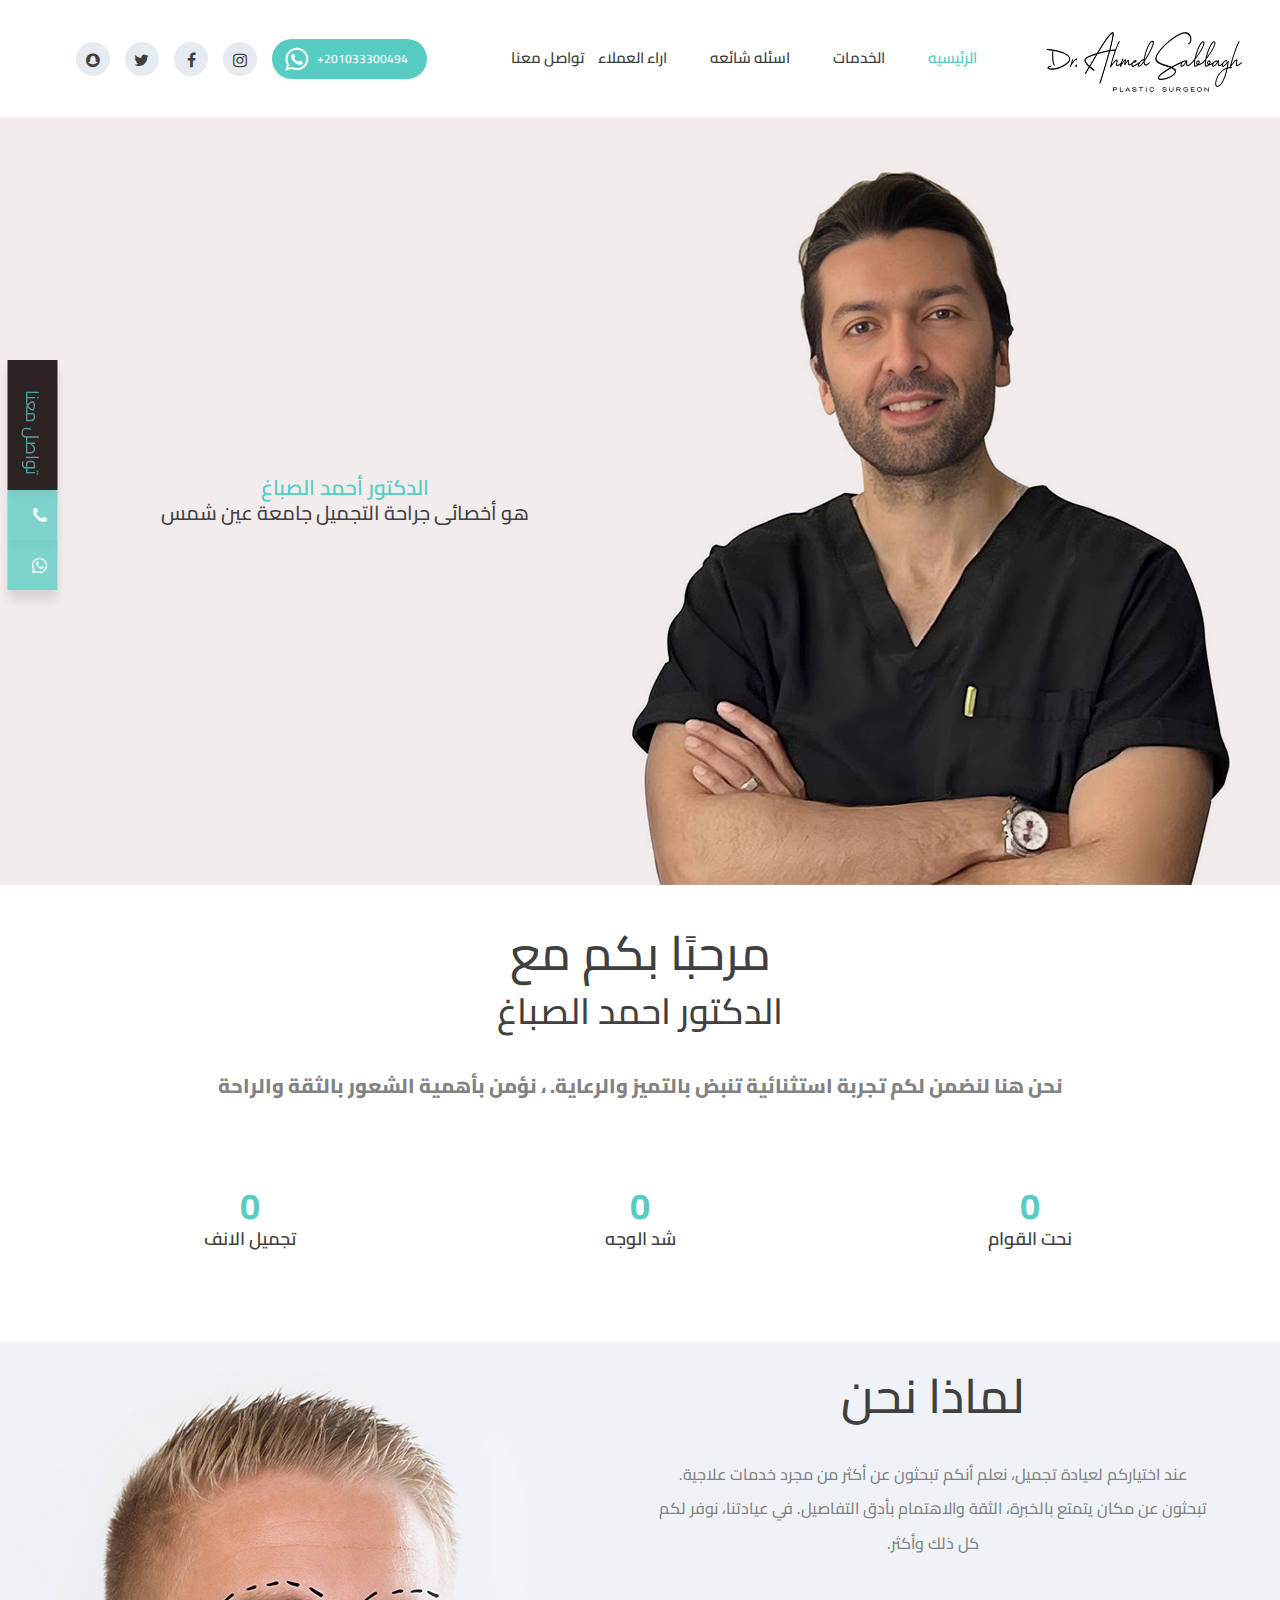
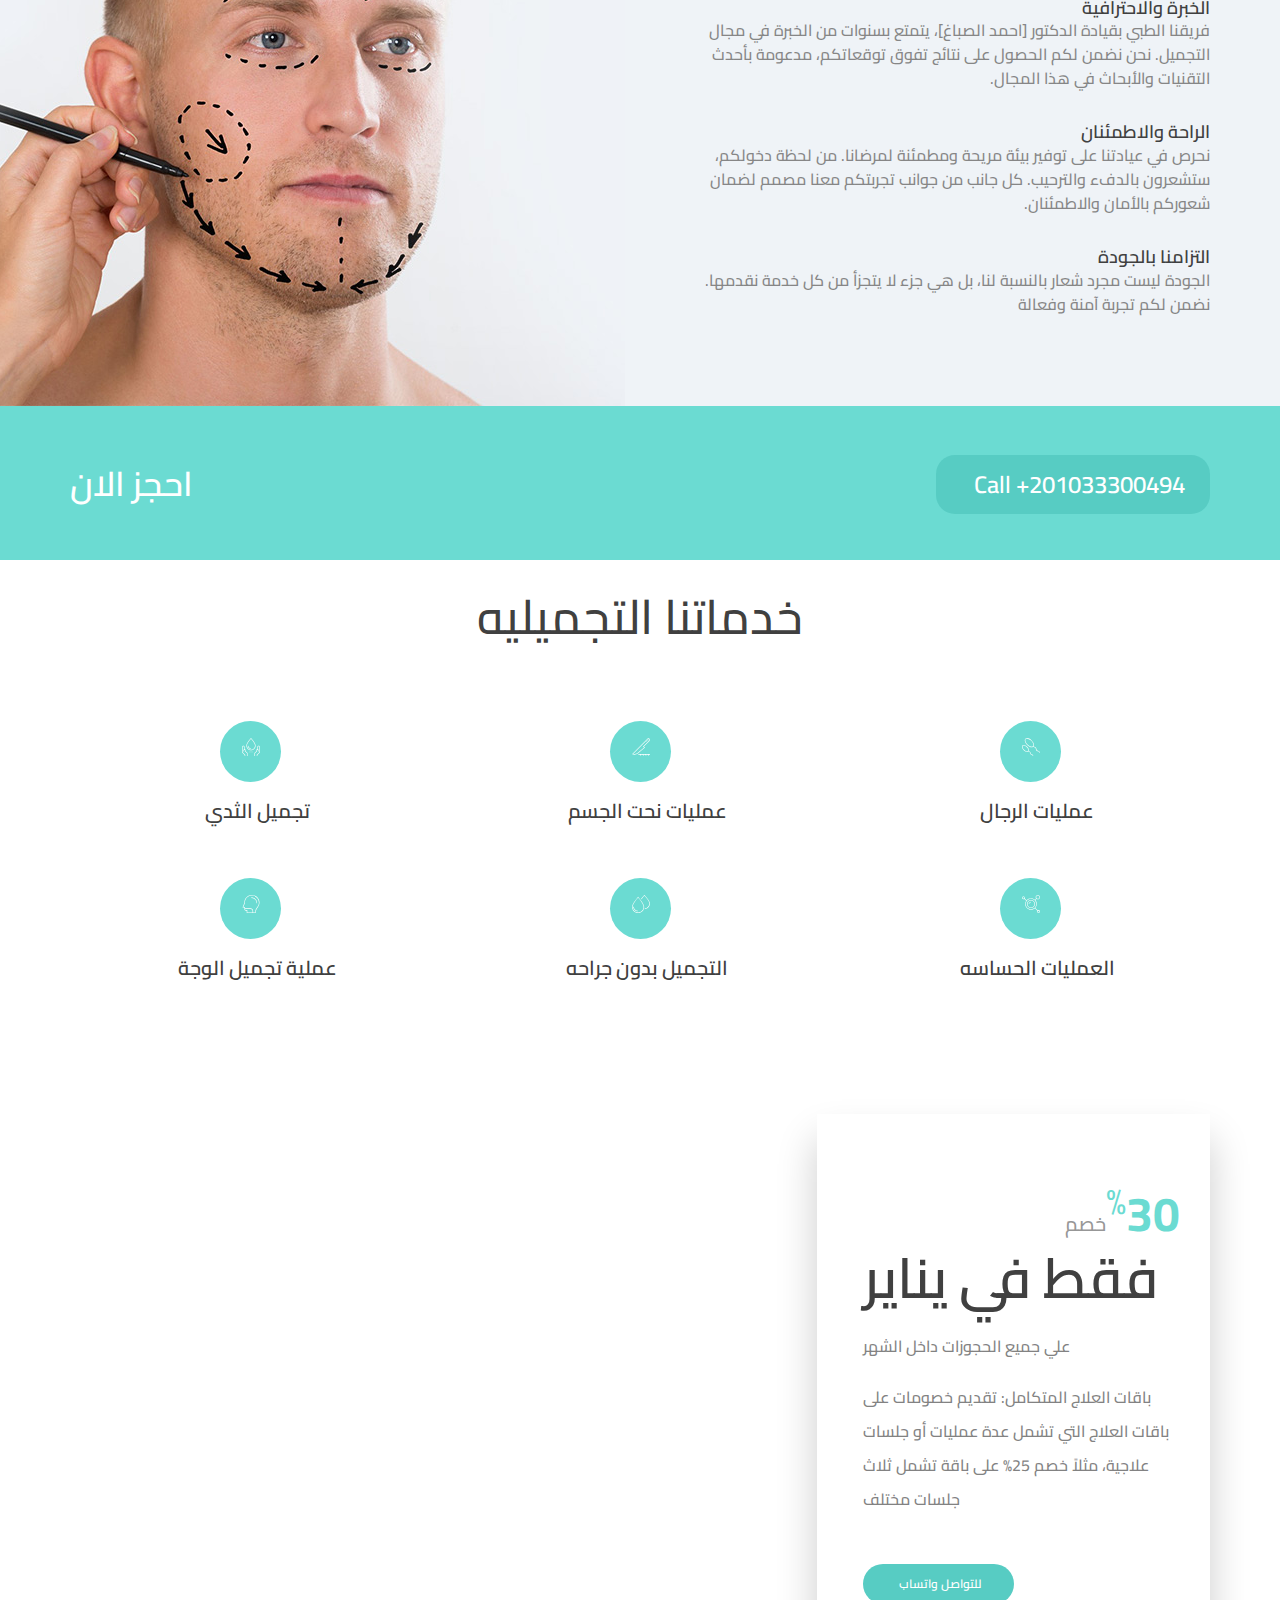
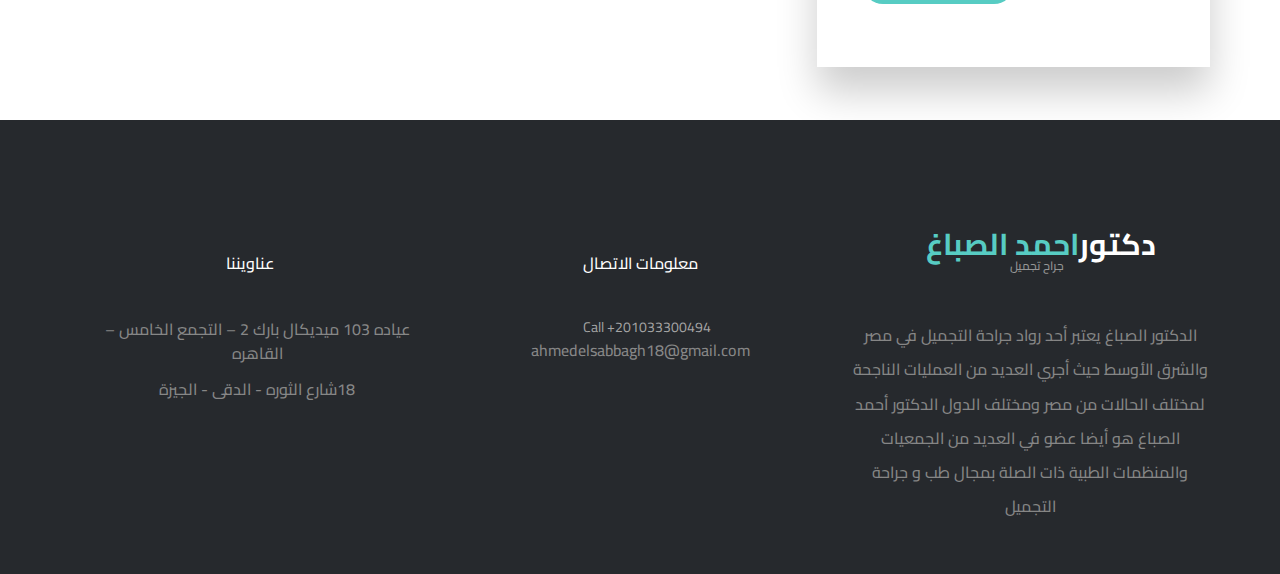
==== index.html @ ccdf8ca9 "first commit" ====
<!DOCTYPE html>
<html lang="en">
<head>
<title>دكتوراحمد الصباغ</title>
<meta charset="utf-8">
<meta http-equiv="X-UA-Compatible" content="IE=edge">
<meta name="description" content="Dr PRO template project">
<meta name="viewport" content="width=device-width, initial-scale=1">
<link rel="stylesheet" type="text/css" href="styles/bootstrap-4.1.2/bootstrap.min.css">
<link href="plugins/font-awesome-4.7.0/css/font-awesome.min.css" rel="stylesheet" type="text/css">
<link rel="stylesheet" type="text/css" href="plugins/OwlCarousel2-2.2.1/owl.carousel.css">
<link rel="stylesheet" type="text/css" href="plugins/OwlCarousel2-2.2.1/owl.theme.default.css">
<link rel="stylesheet" type="text/css" href="plugins/OwlCarousel2-2.2.1/animate.css">
<link href="plugins/jquery-datepicker/jquery-ui.css" rel="stylesheet" type="text/css">
<link rel="stylesheet" type="text/css" href="styles/main_styles.css">
<link rel="stylesheet" type="text/css" href="styles/responsive.css">
<link rel="preconnect" href="https://fonts.googleapis.com">
<link rel="preconnect" href="https://fonts.gstatic.com" crossorigin>
<link href="https://fonts.googleapis.com/css2?family=Cairo&display=swap" rel="stylesheet">
<link rel="preconnect" href="https://fonts.googleapis.com">
<link rel="preconnect" href="https://fonts.gstatic.com" crossorigin>
<link href="https://fonts.googleapis.com/css2?family=Cairo:wght@400;900&display=swap" rel="stylesheet">
</head>
<body>

<div class="super_container">
	
	<!-- Header -->

	<header class="header trans_400">
		<div class="header_content d-flex flex-row align-items-center jusity-content-start trans_400">

			<!-- Logo -->
			<div class="logo">
				<a href="#">
					<div><img class="lgg" src="images/logoo.png"/></div>
					
				</a>
				
			</div>

			<!-- Main Navigation -->
			<nav class="main_nav">
				<ul class="d-flex flex-row align-items-center justify-content-start ">
					<li class="active"><a href="index.html">الرئيسيه</a></li>
					<li><a href="services.html">الخدمات</a></li>
					<li><a href="about.html"> اسئله شائعه</a></li>
					<li><a href="blog.html">اراء العملاء</a></li> 
					<li><a href="contact.html">تواصل معنا</a></li>
				</ul>
			</nav>
			<div class="header_extra d-flex flex-row align-items-center justify-content-end ml-auto">
				
				<!-- Work Hourse -->
			

				<!-- Header Phone -->

				<!-- Appointment Button -->
				<div class="button button_1 header_button"><a href="https://api.whatsapp.com/send/?phone=201033300494&text&type=phone_number&app_absent=0">201033300494+<i class="fa fa-whatsapp wats" aria-hidden="true"></i></a></div>

				<!-- Header Social -->
				<div class="social header_social">
					<ul class="d-flex flex-row align-items-center justify-content-start">
						<li><a href="https://www.instagram.com/drahmedsabbagh"><i class="fa fa-instagram" aria-hidden="true"></i></a></li>
						<li><a href="https://www.facebook.com/drahmedsabbagh"><i class="fa fa-facebook" aria-hidden="true"></i></a></li>
						<li><a href="https://www.twitter.com/drahmedsabbagh"><i class="fa fa-twitter" aria-hidden="true"></i></a></li>
						
						<li><a href=""><i class="fa fa-snapchat" aria-hidden="true"></i></a></li>

					</ul>
				</div>

				<!-- Hamburger -->
				<div class="hamburger"><i class="fa fa-bars" aria-hidden="true"></i></div>
			</div>
		</div>
	</header>

	<!-- Menu -->

	<div class="menu_overlay trans_400"></div>
	<div class="menu trans_400">
		<div class="menu_close_container"><div class="menu_close"><div></div><div></div></div></div>
		<nav class="menu_nav">
			<ul>
				<li><a href="index.html">الرئيسيه</a></li>
				<li class="questions"><a href="about.html"> اسئله شائعه</a></li>
				<li><a  href="services.html">الخدمات</a></li>
				<li><a href="blog.html">اراء العملاء</a></li>
				<li><a href="contact.html">تواصل معنا</a></li>
			</ul>
		</nav>
		<div class="menu_extra">
			<div class="menu_link">Mo - Sat: 8:00am - 9:00pm</div>
			<div class="menu_link">+201033300494</div>
		</div>
		<div class="social menu_social">
			<ul class="d-flex flex-row align-items-center justify-content-start">
				<li><a href="https://www.instagram.com/drahmedsabbagh"><i class="fa fa-instagram" aria-hidden="true"></i></a></li>
				<li><a href="https://www.facebook.com/drahmedsabbagh"><i class="fa fa-facebook" aria-hidden="true"></i></a></li>
				<li><a href="https://www.twitter.com/drahmedsabbagh"><i class="fa fa-twitter" aria-hidden="true"></i></a></li>
				<li><a href="#"><i class="fa fa-snapchat" aria-hidden="true"></i></a></li>
				<li><a href="https://api.whatsapp.com/send/?phone=201033300494&text&type=phone_number&app_absent=0"><i class="fa fa-whatsapp" aria-hidden="true"></i></a></li>


			</ul>
		</div>
	</div>

	<!-- Home -->

	<div class="home">

		<!-- Home Slider -->
		<div class="home_slider_container">
			<div class="owl-carousel owl-theme home_slider">
				
				<!-- Slide -->
				<div class="owl-item">
					<div class="background_image" style="background-image:url(images/drahmed.JPG)"></div>
					<div class="home_container">
						<div class="container">
							<div class="row">
								<div class="col">
									<div class="home_content">
										<div class="home_subtitle">الدكتور أحمد الصباغ</div>
										<div class="home_title"> هو أخصائى جراحة التجميل جامعة عين شمس 
										</div>
										
									</div>
								</div>
							</div>
						</div>
					</div>
				</div>

				<!-- Slide -->
				<div class="owl-item">
					<div class="background_image" style="background-image:url(images/drahmed.JPG)"></div>
					<div class="home_container">
						<div class="container">
							<div class="row">
								<div class="col">
									<div class="home_content">
										<div class="home_subtitle">الدكتور أحمد الصباغ</div>
										<div class="home_title"> يعتبر أحد رواد جراحة التجميل في مصر والشرق الأوسط</div>
										<!-- <div class="home_text">
											<p>Lorem ipsum dolor sit amet, consectetur adipiscing elit. Donec malesuada lorem maximus mauris scelerisque, at rutrum nulla dictum. Ut ac ligula sapien. Suspendisse cursus faucibus finibus.</p>
										</div> -->
									
									</div>
								</div>
							</div>
						</div>
					</div>
				</div>

				<!-- Slide -->
				<div class="owl-item">
					<div class="background_image" style="background-image:url(images/drahmed.JPG)"></div>
					<div class="home_container">
						<div class="container">
							<div class="row">
								<div class="col">
									<div class="home_content">
										<div class="home_subtitle">الدكتور أحمد الصباغ</div>
										<div class="home_title"> هو أيضا عضو في العديد من الجمعيات والمنظمات الطبية
											ذات الصلة بمجال طب و جراحة التجميل  </div>
								
									</div>
								</div>
							</div>
						</div>
					</div>
				</div>

			</div>

			<!-- Home Slider Dots -->

			<div class="home_slider_dots">
				<ul id="home_slider_custom_dots" class="home_slider_custom_dots d-flex flex-row align-items-center justify-content-start">
					<li class="home_slider_custom_dot trans_200 active"></li>
					<li class="home_slider_custom_dot trans_200"></li>
					<li class="home_slider_custom_dot trans_200"></li>
				</ul>
			</div>

		</div>
	</div>

	<!-- Intro -->

	<div class="intro">
		<div class="container">
			<div class="row">

				<!-- Intro Content -->
				<div class="col-lg-12 intro_col">
					<div class="intro_content">
						<div class="section_title_container">
						
							<div class="section_title"><h2>مرحبًا بكم مع 
								
							</h2>
							<h3>الدكتور احمد الصباغ
							</h3>
						</div>
						</div>
						<div class="intro_text">
							<p class="pintro">نحن هنا لنضمن لكم تجربة استثنائية تنبض بالتميز والرعاية. ، نؤمن بأهمية الشعور بالثقة والراحة </p>
						</div>
						<div class="milestones">
							<div class="row milestones_row">
							
								<!-- Milestone -->
								<div class="col-md-4 milestone_col">
									<div class="milestone">
										<div class="milestone_counter" data-end-value="500" data-sign-before="+">0</div>
										<div class="milestone_text">تجميل الانف</div>
									</div>
								</div>

								<!-- Milestone -->
								<div class="col-md-4 milestone_col">
									<div class="milestone">
										<div class="milestone_counter" data-end-value="352" data-sign-before="+">0</div>
										<div class="milestone_text">شد الوجه</div>
									</div>
								</div>

								<!-- Milestone -->
								<div class="col-md-4 milestone_col">
									<div class="milestone">
										<div class="milestone_counter" data-end-value="718" data-sign-before="+">0</div>
										<div class="milestone_text">نحت القوام</div>
									</div>
								</div>

							</div>
						</div>
					</div>
				</div>

				<!-- Intro Form -->
				<!-- <div class="col-lg-6 intro_col">
				
				</div> -->

			</div>
		</div>
	</div>

	<!-- Why Choose Us -->

	<div class="why">
		<!-- <div class="background_image" style="background-image:url(images/why.jpg)"></div> -->
		<div class="container">
			<div class="row row-eq-height">

				<!-- Why Choose Us Image -->
				<div class="col-lg-6 order-lg-1 order-2">
					<div class="why_image_container">
						<div class="why_image"><img src="images/why_1.jpg" alt=""></div>
					</div>
				</div>

				<!-- Why Choose Us Content -->
				<div class="col-lg-6 order-lg-2 order-1">
					<div class="why_content">
						<div class="section_title_container">
							<div class="section_title"><h2 class="pol" >لماذا نحن</h2></div>
						</div>
						<div class="why_text">
							<p class="mm">عند اختياركم لعيادة تجميل، نعلم أنكم تبحثون عن أكثر من مجرد خدمات علاجية. تبحثون عن مكان يتمتع بالخبرة، الثقة والاهتمام بأدق التفاصيل. في عيادتنا، نوفر لكم كل ذلك وأكثر.</p>
						</div>
						<div class="why_list">
							<ul>

								<!-- Why List Item -->
								<li class="d-flex flex-row align-items-center justify-content-start">
									
									<div class="why_list_content">
										<div class="why_list_title">الخبرة والاحترافية </div>
										<div class="why_list_text">فريقنا الطبي بقيادة الدكتور [احمد الصباغ]، يتمتع بسنوات من الخبرة في مجال التجميل. نحن نضمن لكم الحصول على نتائج تفوق توقعاتكم، مدعومة بأحدث التقنيات والأبحاث في هذا المجال.</div>
									</div>
								</li>

								<!-- Why List Item -->
								<li class="d-flex flex-row align-items-center justify-content-start">
									
									<div class="why_list_content">
										<div class="why_list_title">الراحة والاطمئنان</div>
										<div class="why_list_text">نحرص في عيادتنا على توفير بيئة مريحة ومطمئنة لمرضانا. من لحظة دخولكم، ستشعرون بالدفء والترحيب. كل جانب من جوانب تجربتكم معنا مصمم لضمان شعوركم بالأمان والاطمئنان.</div>
									</div>
								</li>

								<!-- Why List Item -->
								<li class="d-flex flex-row align-items-center justify-content-start">
								
									<div class="why_list_content">
										<div class="why_list_title">التزامنا بالجودة </div>
										<div class="why_list_text">الجودة ليست مجرد شعار بالنسبة لنا، بل هي جزء لا يتجزأ من كل خدمة نقدمها. نضمن لكم تجربة آمنة وفعالة 
								
										</div>
										</li>

							</ul>
						</div>
					</div>
				</div>
			</div>
		</div>
	</div>

	<!-- Call to action -->

	<div class="cta">
		<div class="container">
			<div class="row">
				<div class="col">
					<div class="cta_container d-flex flex-lg-row flex-column align-items-lg-center align-items-center justify-content-center">
						<div class="cta_content">
							<div class="cta_title">احجز الان</div>
						</div>
						<div class="cta_phone ml-lg-auto"><a href="tel:+201033300494">Call +201033300494</a></div>
					</div>
				</div>
			</div>
		</div>
	</div>

	<!-- Services -->

	<div class="services">
		<div class="container">
			<div class="row">
				<div class="col text-center">
					<div class="section_title_container">
						<div class="section_subtitle"></div>
						<div class="section_title"><h2>خدماتنا التجميليه</h2></div>
					</div>
				</div>
			</div>
			<div class="row services_row">
				
				<!-- Service -->
				<div class="col-xl-4 col-md-6 service_col">
					<div class="service text-center">
						<div class="service">
							<div class="icon_container d-flex flex-column align-items-center justify-content-center ml-auto mr-auto">
								<div class="icon"> <a href="one.html"><img src="images/icon_4.svg" alt="https://www.flaticon.com/authors/prosymbols"></a></div>
							</div>
							<div class="service_title"><a href="one.html">تجميل الثدي   </a></div>
							
						</div>
					</div>
				</div>

				<!-- Service -->
				<div class="col-xl-4 col-md-6 service_col">
					<div class="service text-center">
						<div class="service">
							<div class="icon_container d-flex flex-column align-items-center justify-content-center ml-auto mr-auto">
								<div class="icon"><a href="three.html"><img src="images/icon_5.svg" alt="https://www.flaticon.com/authors/prosymbols"></a></div>
							</div>
							<div class="service_title"> <a href="three.html">    عمليات نحت الجسم   </a> </div>
						
						</div>
					</div>
				</div>

				<!-- Service -->
				<div class="col-xl-4 col-md-6 service_col">
					<div class="service text-center">
						<div class="service">
							<div class="icon_container d-flex flex-column align-items-center justify-content-center ml-auto mr-auto">
								<div class="icon"><a href="four.html"><img src="images/icon_6.svg" alt="https://www.flaticon.com/authors/prosymbols"></a></div>
							</div>
							<div class="service_title"> <a href="four.html">  عمليات الرجال  </a>  </div>
							
						</div>
					</div>
				</div>

				<!-- Service -->
				<div class="col-xl-4 col-md-6 service_col">
					<div class="service text-center">
						<div class="service">
							<div class="icon_container d-flex flex-column align-items-center justify-content-center ml-auto mr-auto">
								<div class="icon"><a href="two.html"><img src="images/icon_7.svg" alt="https://www.flaticon.com/authors/prosymbols"></a></div>
							</div>
							<div class="service_title">  <a href="two.html">  عملية تجميل الوجة  </a></div>
							
						</div>
					</div>
				</div>

				<!-- Service -->
				<div class="col-xl-4 col-md-6 service_col">
					<div class="service text-center">
						<div class="service">
							<div class="icon_container d-flex flex-column align-items-center justify-content-center ml-auto mr-auto">
								<div class="icon"><a href="five.html"><img src="images/icon_8.svg" alt="https://www.flaticon.com/authors/prosymbols"></a></div>
							</div>
							<div class="service_title"><a href="five.html">  التجميل بدون جراحه  </a></div>
							
						</div>
					</div>
				</div>

				<!-- Service -->
				<div class="col-xl-4 col-md-6 service_col">
					<div class="service text-center">
						<div class="service">
							<div class="icon_container d-flex flex-column align-items-center justify-content-center ml-auto mr-auto">
								<div class="icon"><a href="six.html"><img src="images/icon_3.svg" alt="https://www.flaticon.com/authors/prosymbols"></a></div>
							</div>
							<div class="service_title"><a href="six.html"> العمليات الحساسه   </a></div>
							
						</div>
					</div>
				</div>

			</div>
		</div>
	</div>

	<!-- Extra -->

	<div class="extra">
		<div class="parallax_background parallax-window" data-parallax="scroll" data-image-src="images/extra.jpg" data-speed="0.8"></div>
		<div class="container">
			<div class="row">
				<div class="col">
					<div class="extra_container d-flex flex-row align-items-start justify-content-end">
						<div class="extra_content">
							<div class="extra_disc d-flex flex-row align-items-end justify-content-start">
								<div>30<span>%</span></div>
								<div>خصم</div>
							</div>
							<div class="extra_title">فقط في يناير</div>
							<div class="extra_text">
								<p>علي جميع الحجوزات داخل الشهر</p>
								<p>باقات العلاج المتكامل: تقديم خصومات على باقات العلاج التي تشمل عدة عمليات أو جلسات علاجية، مثلاً خصم 25% على باقة تشمل ثلاث جلسات مختلف</p>
							</div>
							<div class="button button_1 extra_link trans_200"><a class="wa" href="https://api.whatsapp.com/send/?phone=201033300494&text&type=phone_number&app_absent=0">للتواصل واتساب</a></div>
						</div>
					</div>
				</div>
			</div>
		</div>
	</div>


	<!-- Footer -->

	<footer class="footer">
		<div class="footer_content">
			<div class="container cn">
				<div class="row">

					<!-- Footer About -->
					<div class="col-lg-4 footer_col">
						<div class="footer_about">
							<div class="footer_logo">
								<a href="#">
									<div>دكتور<span>احمد الصباغ</span></div>
									<div>جراح تجميل </div>
								</a>
							</div>
							<div class="footer_about_text">
								<p>الدكتور الصباغ يعتبر أحد رواد جراحة التجميل في مصر والشرق الأوسط
									حيث أجري العديد من العمليات الناجحة لمختلف الحالات من مصر ومختلف الدول
									
									الدكتور أحمد الصباغ هو أيضا عضو في العديد من الجمعيات والمنظمات الطبية
									ذات الصلة بمجال طب و جراحة التجميل  </p>
							</div>
						</div>
					</div>

					<!-- Footer Contact Info -->
					<div class="col-lg-4 footer_col">
						<div class="footer_contact">
							<div class="footer_title">معلومات الاتصال</div>
							<ul class="contact_list">
								<div class="direct_line_num text-center"><a href="tel:+201033300494">Call +201033300494</a></div>

								<li>ahmedelsabbagh18@gmail.com</li>
							</ul>
						</div>
					</div>

					
				<div class="col-lg-4 footer_col">
						<div class="footer_contact">
							<div class="footer_title">عناويننا </div>
							<ul class="contact_list">
								<li>
									<a href="https://www.google.com/maps?q=Dr.+Ahmed+El+Sabbagh+-Plastic+Surgeon,+79+Axis,+New+Cairo+1,+Cairo+Governorate+4723116&ftid=0x14583d3b2f30167d:0x65e2f2f1daae4e15&hl=en-EG&gl=eg&coh=181295&entry=gps&lucs=,47069507,47071704&g_ep=CAISBjYuODIuNBgAINeCAyoSLDQ3MDY5NTA3LDQ3MDcxNzA0QgJFRw%3D%3D&g_st=ic">عياده 103 ميديكال بارك 2 – التجمع الخامس – القاهره</a>
								</li>
								<li> <a href="https://www.google.com/maps/place/%D8%B9%D9%8A%D8%A7%D8%AF%D8%A9+%D8%A7%D9%84%D8%AF%D9%83%D8%AA%D9%88%D8%B1+%D8%A3%D8%AD%D9%85%D8%AF+%D8%A7%D9%84%D8%B5%D8%A8%D8%A7%D8%BA+%D9%84%D8%AC%D8%B1%D8%A7%D8%AD%D8%A9+%D8%A7%D9%84%D8%AA%D8%AC%D9%85%D9%8A%D9%84%E2%80%AD/@30.0477876,31.2065657,17z/data=!3m1!4b1!4m6!3m5!1s0x145841221e1a1f21:0x776e9cf643a41a1b!8m2!3d30.0477876!4d31.2065657!16s%2Fg%2F11ssg78_fw?hl=en-EG&entry=ttu">18شارع الثوره - الدقى - الجيزة</a> </li>
								
							</ul>
						</div>
					</div>
			</div>
		</div>
		<div class="footer_bar">
			
	</footer>
	<ul id="wrapper" class="" style="transform: translate(15%, 100%);">
		<li class="Icon contact">
			
			<a href="contact.html" target="_blank">تواصل معنا</a>
		</li>
							<li class="Icon call">
				<span class="tooltip">Call</span>
				<a href="tel:+201033300494" target="_blank"> <i class="fa fa-phone"></i></a> </a>
			</li>
											<li class="Icon whatsapp">
				<span class="tooltip">Whatsapp</span>
				<a href="https://api.whatsapp.com/send/?phone=201033300494&text&type=phone_number&app_absent=0" target="_blank"><i class="fa fa-whatsapp" aria-hidden="true"></i></a>
			</li>
					   
	</ul>
</div>

<script src="js/jquery-3.2.1.min.js"></script>
<script src="styles/bootstrap-4.1.2/popper.js"></script>
<script src="styles/bootstrap-4.1.2/bootstrap.min.js"></script>
<script src="plugins/greensock/TweenMax.min.js"></script>
<script src="plugins/greensock/TimelineMax.min.js"></script>
<script src="plugins/scrollmagic/ScrollMagic.min.js"></script>
<script src="plugins/greensock/animation.gsap.min.js"></script>
<script src="plugins/greensock/ScrollToPlugin.min.js"></script>
<script src="plugins/OwlCarousel2-2.2.1/owl.carousel.js"></script>
<script src="plugins/easing/easing.js"></script>
<script src="plugins/parallax-js-master/parallax.min.js"></script>
<script src="plugins/jquery-datepicker/jquery-ui.js"></script>
<script src="js/custom.js"></script>

<!-- Global site tag (gtag.js) - Google Analytics -->
<script async src="https://www.googletagmanager.com/gtag/js?id=UA-23581568-13"></script>
<script>
  window.dataLayer = window.dataLayer || [];
  function gtag(){dataLayer.push(arguments);}
  gtag('js', new Date());

  gtag('config', 'UA-23581568-13');
</script>

</body>
</html>
---- styles/main_styles.css ----
@charset "utf-8";
/* CSS Document */

/******************************

[Table of Contents]

1. Fonts
2. Body and some general stuff
3. Header
4. Menu
5. Home
6. Intro
7. Why
8. CTA
9. Services
10. Extra
11. Newsletter
12. Footer


******************************/

/***********
1. Fonts
***********/


/*********************************
2. Body and some general stuff
*********************************/

*
{
	font-family: 'Cairo', sans-serif;
	margin: 0;
	padding: 0;
	-webkit-font-smoothing: antialiased;
	-webkit-text-shadow: rgba(0,0,0,.01) 0 0 1px;
	text-shadow: rgba(0,0,0,.01) 0 0 1px;
}
body
{
	/* direction: rtl; */
	font-size: 14px;
	font-weight: 400;
	background: #FFFFFF;
	color: #a5a5a5;
	font-family: 'Cairo', sans-serif;
}
div
{
	display: block;
	position: relative;
	-webkit-box-sizing: border-box;
    -moz-box-sizing: border-box;
    box-sizing: border-box;
}
ul
{
	list-style: none;
	margin-bottom: 0px;
}
p
{	font-family: 'Cairo', sans-serif;

	font-size: 16px;
	line-height: 2.14;
	font-weight: 500;
	color: #828282;
	-webkit-font-smoothing: antialiased;
	-webkit-text-shadow: rgba(0,0,0,.01) 0 0 1px;
	text-shadow: rgba(0,0,0,.01) 0 0 1px;
}
p a
{
	display: inline;
	position: relative;
	color: inherit;
	border-bottom: solid 1px #ffa07f;
	-webkit-transition: all 200ms ease;
	-moz-transition: all 200ms ease;
	-ms-transition: all 200ms ease;
	-o-transition: all 200ms ease;
	transition: all 200ms ease;
}
p:last-of-type
{
	margin-bottom: 0;
}
a
{
	-webkit-transition: all 200ms ease;
	-moz-transition: all 200ms ease;
	-ms-transition: all 200ms ease;
	-o-transition: all 200ms ease;
	transition: all 200ms ease;
}
a, a:hover, a:visited, a:active, a:link
{
	text-decoration: none;
	-webkit-font-smoothing: antialiased;
	-webkit-text-shadow: rgba(0,0,0,.01) 0 0 1px;
	text-shadow: rgba(0,0,0,.01) 0 0 1px;
}
p a:active
{
	position: relative;
	color: #FF6347;
}
p a:hover
{
	color: #FFFFFF;
	background: #ffa07f;
}
p a:hover::after
{
	opacity: 0.2;
}
::selection
{
	background: rgba(87,204,195,0.75);
	color: #FFFFFF;
}

h1{font-size: 60px;}
h2{font-size: 48px;}
h3{font-size: 36px;}
h4{font-size: 24px;}
h5{font-size: 18px;}
h1, h2, h3, h4, h5, h6
{
	
	-webkit-font-smoothing: antialiased;
	-webkit-text-shadow: rgba(0,0,0,.01) 0 0 1px;
	text-shadow: rgba(0,0,0,.01) 0 0 1px;
	line-height: 1.2;
	color: #404040;
}

.form-control
{
	color: #db5246;
}
section
{
	display: block;
	position: relative;
	box-sizing: border-box;
}
.clear
{
	clear: both;
}
.clearfix::before, .clearfix::after
{
	content: "";
	display: table;
}
.clearfix::after
{
	clear: both;
}
.clearfix
{
	zoom: 1;
}
.float_left
{
	float: left;
}
.float_right
{
	float: right;
}
.trans_200
{
	-webkit-transition: all 200ms ease;
	-moz-transition: all 200ms ease;
	-ms-transition: all 200ms ease;
	-o-transition: all 200ms ease;
	transition: all 200ms ease;
}
.trans_300
{
	-webkit-transition: all 300ms ease;
	-moz-transition: all 300ms ease;
	-ms-transition: all 300ms ease;
	-o-transition: all 300ms ease;
	transition: all 300ms ease;
}
.trans_400
{
	-webkit-transition: all 400ms ease;
	-moz-transition: all 400ms ease;
	-ms-transition: all 400ms ease;
	-o-transition: all 400ms ease;
	transition: all 400ms ease;
}
.trans_500
{
	-webkit-transition: all 500ms ease;
	-moz-transition: all 500ms ease;
	-ms-transition: all 500ms ease;
	-o-transition: all 500ms ease;
	transition: all 500ms ease;
}
.fill_height
{
	height: 100%;
}
.super_container
{
	width: 100%;
	overflow: hidden;
}
.prlx_parent
{
	overflow: hidden;
}
.prlx
{
	height: 130% !important;
}
.parallax-window
{
    min-height: 400px;
    background: transparent;
}
.parallax_background
{
	position: absolute;
	top: 0px;
	left: 0;
	width: 100%;
	height: 100%;
}
.background_image
{
	position: absolute;
	top: 0;
	left: 0;
	width: 100%;
	height: 100%;
	background-repeat: no-repeat;
	background-size: cover;
	background-position: center center;
}
.nopadding
{
	padding: 0px !important;
}
.button
{
	height: 46px;
	border-radius: 20px;
}
.wa{

    position: relative;
    margin-right: 5px;
    right: 9px;
}
.button a
{
	display: block;
	padding-left: 40px;
	padding-right: 36px;
	line-height: 42px;
	font-size: 14px;
	text-transform: uppercase;
	font-weight: 600;
}
.button_1
{
	background: #57ccc3;
	border: solid 2px transparent;
}
.button_1 a
{
	color: #FFFFFF;
}
.button_1:hover
{
	background: transparent;
	border: solid 2px #fd556d;
}
.button_1:hover a
{
	color: #fd556d;
}
.button_2
{
	background: transparent;
	border: solid 2px #57ccc3;
}
.button_2 a
{
	color: #57ccc3;
}
.button_2:hover
{
	background: #57ccc3;
}
.button_2:hover a
{
	color: #FFFFFF;
}
.section_subtitle
{
	font-size: 18px;
	font-weight: 500;
	color: #a6abb2;
	line-height: 0.75;
}
.section_title
{
	text-align: center;
	margin-top: 9px;
}
.intro_text
{
	margin-top: 32px;
}

/*********************************
3. Header
*********************************/

.header
{
	direction: rtl;
	position: fixed;
	top: 0;
	left: 0;
	width: 100vw;
	z-index: 100;
	background: #FFFFFF;
}
.header_content
{
	width: 100%;
	height: 117px;
	padding-left: 100px;
	padding-right: 102px;
}
.header.scrolled .header_content
{
	height: 75px;
	box-shadow: 0px 5px 15px rgba(87,204,195,0.15);
}
.logo a > div:first-child
{
	font-size: 30px;
	font-weight: 700;
	line-height: 0.75;
	color: #353535;
}
.logo a > div:first-child span
{
	color: #57ccc3;
	margin-left: 7px;
}
.logo a > div:last-child
{
	font-size: 12px;
	color: #969696;
	font-weight: 500;
	line-height: 0.75;
	margin-top: 6px;
}
.main_nav
{
	margin-left: 226px;
}
.main_nav ul li a
{
	font-size: 15px;
	font-weight: 600;
	color: #404040;
	white-space: nowrap;
}
.main_nav ul li a:hover,
.main_nav ul li.active a
{
	color: #57ccc3;
}

.work_hours
{
	font-size: 15px;
	font-weight: 600;
	color: #404040;
	margin-right: 26px;
	white-space: nowrap;
}
.header_phone
{
	height: 46px;
	border-radius: 20px;
	background: #57ccc3;
	padding-left: 40px;
	padding-right: 36px;
	line-height: 46px;
	font-size: 14px;
	font-weight: 600;
	color: #FFFFFF;
	margin-right: 12px;
}
.header_phone::selection
{
	background: rgba(64,64,64,0.75);
}
.header_button
{
	margin-right: 16px;
}
.social ul li
{
	width: 34px;
	height: 34px;
	border-radius: 50%;
	background: #e6ebf1;
	-webkit-transition: all 200ms ease;
	-moz-transition: all 200ms ease;
	-ms-transition: all 200ms ease;
	-o-transition: all 200ms ease;
	transition: all 200ms ease;
}
.social ul li:hover
{
	background: #57ccc3;
}
.social ul li:hover a i
{
	color: #FFFFFF;
}
.social ul li
{
	margin-right: 15px;
}
.social ul li a
{
	padding: 0px;
	display: block;
	width: 100%;
	height: 100%;
	line-height: 34px;
	text-align: center;
}
.social ul li a i
{
	margin: 10px;
	font-size: 16px;
	color: #404040;
	-webkit-transition: all 200ms ease;
	-moz-transition: all 200ms ease;
	-ms-transition: all 200ms ease;
	-o-transition: all 200ms ease;
	transition: all 200ms ease;
}
.hamburger
{
	display: none;
	cursor: pointer;
	border: solid 1px transparent;
	border-radius: 7px;
	-webkit-transition: all 200ms ease;
	-moz-transition: all 200ms ease;
	-ms-transition: all 200ms ease;
	-o-transition: all 200ms ease;
	transition: all 200ms ease;
}
.hamburger:hover
{
	border: solid 1px rgba(0,0,0,0.05);
}
.hamburger i
{
	right: -46px;
    position: absolute;
    font-size: 20px;
    color: #404040;
    padding-top: 5px;
    padding-bottom: 5px;
    padding-left: 7px;
    padding-right: 150px;
	bottom: -16px;
}

.nv{
	margin-right: 40px;
}

/*********************************
4. Menu
*********************************/

.menu
{
	text-align: center;
	position: fixed;
	top: 0;
	right: -350px;
	width: 350px;
	height: 100vh;
	background: #57ccc3;
	z-index: 102;
	padding-left: 30px;
	padding-right: 30px;
	padding-top: 50px;
}
.menu.active
{
	right: 0;
}
.menu_overlay
{
	position: fixed;
	top: 0;
	right: 0;
	width: 100vw;
	height: 100vh;
	background: rgba(255,255,255,0.75);
	z-index: 101;
	visibility: hidden;
	opacity: 0;
}
.menu_overlay.active
{
	visibility: visible;
	opacity: 1;
}
.menu_close_container
{
	position: absolute;
    top: 41px;
    left: 28px;
    width: 18px;
    height: 18px;
    transform-origin: center center;
    -webkit-transform: rotate(45deg);
    -moz-transform: rotate(45deg);
    -ms-transform: rotate(45deg);
    -o-transform: rotate(45deg);
    transform: rotate(45deg);
    cursor: pointer;
    z-index: 1;
}
.menu_close
{
    width: 100%;
    height: 100%;
    transform-style: preserve-3D;
}
.menu_close div
{
    width: 100%;
    height: 2px;
    background: #FFFFFF;
    top: 8px;
    -webkit-transition: all 200ms ease;
    -moz-transition: all 200ms ease;
    -ms-transition: all 200ms ease;
    -o-transition: all 200ms ease;
    transition: all 200ms ease;
}
.menu_close div:last-of-type
{
    -webkit-transform: rotate(90deg) translateX(-2px);
    -moz-transform: rotate(90deg) translateX(-2px);
    -ms-transform: rotate(90deg) translateX(-2px);
    -o-transform: rotate(90deg) translateX(-2px);
    transform: rotate(90deg) translateX(-2px);
    transform-origin: center;
}
.menu_close:hover div
{
    background: #1befc5;
}
.menu_nav
{
	margin-top: 75px;
}
.menu_nav ul li:not(:last-child)
{
	margin-bottom: 1px;
}
.menu_nav ul li a
{
	font-size: 24px;
	font-weight: 500;
	color: rgba(255,255,255,0.75);
}
.menu_nav ul li a:hover
{
	color: #1befc5;
}
.menu_social
{
	position: absolute;
	bottom: 30px;
	left: 30px;
}
.menu_social ul li:hover
{
	background: #404040;
}
.menu_social ul li:hover a i
{
	color: #FFFFFF;
}
.menu_extra
{
	margin-top: 50px;
}
.menu_extra > div:not(:last-child)
{
	margin-bottom: 5px;
}
.menu_link,
.menu_link a
{
	font-size: 13px;
	font-weight: 500;
	color: rgba(255,255,255,0.75);
}
.menu_link a:hover
{
	color: #FFFFFF;
}

/*********************************
5. Home
*********************************/

.home
{
	width: 100%;
	height: 768px;
	margin-top: 117px;
}
.home_slider_container
{
	width: 100%;
	height: 100%;
}
.home_container
{
	position: absolute;
	top: 50%;
	-webkit-transform: translateY(-50%);
	-moz-transform: translateY(-50%);
	-ms-transform: translateY(-50%);
	-o-transform: translateY(-50%);
	transform: translateY(-50%);
	left: 0;
	width: 100%;
}
.home_content
{
	max-width: 550px;
}
.home_subtitle
{
	text-align: center;
	font-size: 30px;
	color: #57ccc3;
	font-weight: 600;
	line-height: 1.1;
}
.home_title
{text-align: center;
    font-size: 50px;
    color: #404040;
    line-height: 1.2;
    font-weight: 500;
    margin-top: 2px;
}
.home_text
{
	margin-top: 11px;
}
.home_buttons
{
	margin-top: 36px;
}
.home_buttons > div:not(:last-child)
{
	margin-right: 10px;
}
.home_slider_dots
{
	position: absolute;
	bottom: 53px;
	left: calc((100vw - 1140px) / 2);
	z-index: 1;
}
.home_slider_custom_dot
{
	width: 8px;
	height: 8px;
	background: #b4b4b4;
	border-radius: 50%;
	cursor: pointer;
}
.home_slider_custom_dot.active,
.home_slider_custom_dot:hover
{
	background: #57ccc3;
}
.home_slider_custom_dot:not(:last-child)
{
	margin-right: 8px;
}

/*********************************
6. Intro
*********************************/

.intro
{
	text-align: center;
	width: 100%;
	background: #FFFFFF;
	padding-bottom: 90px;
}
.intro_content
{
	padding-top: 30px;
}
.pintro{
	
    font-size: 20px;
    line-height: 2.14;
    font-weight: 800;
}
.milestones
{
	margin-top: 85px;
}
.milestone_counter
{
	font-size: 36px;
	font-weight: 700;
	color: #57ccc3;
	line-height: 0.75;
}
.milestone_text
{
	font-size: 18px;
	font-weight: 600;
	color: #404040;
	line-height: 1.5;
	margin-top: 5px;
}
.intro_form_container
{
	width: 100%;
	background: #FFFFFF;
	padding-left: 33px;
	padding-right: 34px;
	padding-bottom: 63px;
	padding-top: 136px;
	box-shadow: 0px 25px 38px rgba(0,0,0,0.2);
}
.intro_form_title
{
	position: absolute;
	top: 0;
	left: 0;
	width: 336px;
	height: 80px;
	background: #57ccc3;
	line-height: 80px;
	text-align: center;
	font-size: 24px;
	font-weight: 600;
	color: #FFFFFF;
}
.intro_form
{
	width: 100%;
}
.intro_input
{
	width: calc((100% - 15px) / 2);
	height: 62px;
	background: transparent;
	border: solid 2px #e6ebf1;
	margin-bottom: 18px;
	padding-left: 25px;
	outline: none;
	font-size: 15px;
	color: #404040;
	font-weight: 500;
	-webkit-transition: all 200ms ease;
	-moz-transition: all 200ms ease;
	-ms-transition: all 200ms ease;
	-o-transition: all 200ms ease;
	transition: all 200ms ease;
}
.intro_select
{
	-webkit-appearance: none;
    -moz-appearance: none;
    -ms-appearance: none;
    -o-appearance: none;
    appearance: none;
    /* -webkit-box-shadow: 0px 0px 0px rgba(0, 0, 0, 0); */
    /* -webkit-user-select: none; */
    font-size: 14px !important;
	font-weight: 400 !important;
	font-style: italic;
	color: #a09f9f !important;
	cursor: pointer;
}
.intro_select.selected
{
	font-size: 15px !important;
	color: #404040 !important;
	font-weight: 500 !important;
	font-style: normal !important;
}
.intro_select option
{
	color: #404040;
}
.intro_input:focus,
.intro_input:hover
{
	border: solid 2px #57ccc3;
}
.intro_input::-webkit-input-placeholder
{
	font-size: 14px !important;
	font-weight: 400 !important;
	font-style: italic;
	color: #a09f9f !important;
}
.intro_input:-moz-placeholder
{
	font-size: 14px !important;
	font-weight: 400 !important;
	font-style: italic;
	color: #a09f9f !important;
}
.intro_input::-moz-placeholder
{
	font-size: 14px !important;
	font-weight: 400 !important;
	font-style: italic;
	color: #a09f9f !important;
} 
.intro_input:-ms-input-placeholder
{ 
	font-size: 14px !important;
	font-weight: 400 !important;
	font-style: italic;
	color: #a09f9f !important;
}
.intro_input::input-placeholder
{
	font-size: 14px !important;
	font-weight: 400 !important;
	font-style: italic;
	color: #a09f9f !important;
}
.intro_button
{
	width: 100%;
	font-size: 14px;
	font-weight: 700;
	color: #FFFFFF;
	text-transform: uppercase;
	border: solid 2px transparent;
	cursor: pointer;
}
.intro_button:hover
{
	background: transparent;
	border: solid 2px #6bdbd2;
	color: #fd556d;
}

/*********************************
7. Why
*********************************/

.why
{
	width: 100%;
	background: #eff3f7;
}
.why_content
{
	direction: rtl;
	padding-top: 16px;
	padding-bottom: 90px;
}
.why_text
{
	margin-top: 33px;
}
.why_list
{
	margin-top: 37px;
}
.why_list ul li:not(:last-of-type)
{
	margin-bottom: 31px;
}
.icon_container
{
	width: 61px;
	height: 61px;
	border-radius: 50%;
	background: #6bdbd2;
}
.icon
{
	width: 32px;
	height: 32px;
}
.icon img
{
	margin-left: -12px;
	max-width: 100%;
}
.why_list_content
{
	padding-left: 37px;
}
.why_list_title
{
	font-family: 'Cairo', sans-serif;

	text-align: right;
	font-size: 18px;
	font-weight: 600;
	color: #404040;
	line-height: 1.2;
}
.mm{
	font-family: 'Cairo', sans-serif;

text-align: center;
}
.pol {
	font-family: 'Cairo', sans-serif;
}  
.why_list_text
{
	font-family: 'Cairo', sans-serif;
	
    text-align: right;
	font-size: 16px;
	font-weight: 500;
	color: #868686;
}
.why_image_container
{
	width: 100%;
	height: 100%;
}
.why_image
{
	position: absolute;
	bottom: 0;
	right: 0;
}

/*********************************
8. CTA
*********************************/

.cta
{
	width: 100%;
	background: #6bdbd2;
	padding-top: 49px;
	padding-bottom: 46px;
}
.cta_title
{
	font-size: 36px;
	font-weight: 600;
	color: #FFFFFF;
	line-height: 1.2;
	margin-left: 0;
}
.cta_text
{
	font-size: 14px;
	font-weight: 500;
	color: #FFFFFF;
	line-height: 2;
	margin-top: -1px;
}
.cta_phone
{
	height: 59px;
	padding-left: 24px;
	padding-right: 25px;
	line-height: 59px;
	text-align: center;
	font-size: 30px;
	font-weight: 600;
	color: #fff;
	background: #57ccc3;
	border-radius: 19px;
	white-space: nowrap;
}

/*********************************
9. Services
*********************************/

.services
{
	background: #FFFFFF;
	padding-top: 19px;
	padding-bottom: 25px;
}
.services_row
{
	margin-top: 68px;
}
.service_col
{
	margin-bottom: 55px;
}
.service_title
{
	font-size: 20px;
	font-weight: 600;
	color: #404040;
	line-height: 1.2;
	margin-top: 17px;
}
.service_text
{
	margin-top: 21px;
}

/*********************************
10. Extra
*********************************/

.extra
{
	padding-top: 54px;
	padding-bottom: 53px;
}

.extra_content
{
	direction: rtl;
	background: #FFFFFF;
	width: 393px;
	padding-top: 74px;
	padding-left: 46px;
	padding-right: 30px;
	padding-bottom: 63px;
	box-shadow: 0px 25px 38px rgba(0,0,0,0.2);
}
.extra_disc > div:first-child
{
	font-size: 60px;
	font-weight: 700;
	color: #6bdbd2;
	line-height: 0.75;
}
.extra_disc > div:last-child
{
	font-size: 24px;
	font-weight: 500;
	color: #979797;
	line-height: 0.75;
}
.extra_disc > div:first-child span
{
	display: inline-block;
	font-size: 36px;
	font-weight: 400;
	vertical-align: super;
}
.extra_title
{
	font-size: 72px;
	font-weight: 600;
	color: #404040;
	margin-top: 16px;
	line-height: 1.11;
}
.extra_text
{
	margin-top: 20px;
}
.extra_link
{
	display: inline-block;
	margin-top: 47px;
}

/*********************************
11. Newsletter
*********************************/

.newsletter
{
	padding-top: 56px;
	padding-bottom: 82px;
}
.newsletter_title
{
	font-size: 30px;
	font-weight: 500;
	color: #fff;
	line-height: 1.2;
}
.newsletter_row
{
	margin-top: 54px;
}
.newsletter_input
{
	width: calc(100% - 150px);
	height: 46px;
	background: transparent;
	border: solid 2px #e6ebf1;
	color: #FFFFFF;
	padding-left: 34px;
	outline: none;
}
.newsletter_input::-webkit-input-placeholder
{
	font-size: 14px !important;
	font-weight: 400 !important;
	font-style: italic;
	color: #FFFFFF !important;
}
.newsletter_input:-moz-placeholder
{
	font-size: 14px !important;
	font-weight: 400 !important;
	font-style: italic;
	color: #FFFFFF !important;
}
.newsletter_input::-moz-placeholder
{
	font-size: 14px !important;
	font-weight: 400 !important;
	font-style: italic;
	color: #FFFFFF !important;
} 
.newsletter_input:-ms-input-placeholder
{ 
	font-size: 14px !important;
	font-weight: 400 !important;
	font-style: italic;
	color: #FFFFFF !important;
}
.newsletter_input::input-placeholder
{
	font-size: 14px !important;
	font-weight: 400 !important;
	font-style: italic;
	color: #FFFFFF !important;
}
.newsletter_button
{
	position: absolute;
	top: 0;
	right: 0;
	width: 167px;
	height: 46px;
	border-radius: 19px;
	background: #fd556d;
	cursor: pointer;
	border: none;
	outline: none;
	font-size: 14px;
	font-weight: 600;
	color: #fff;
	text-transform: uppercase;
}

/*********************************
12. Footer
*********************************/

.footer
{
	font-family: 'Cairo', sans-serif;

	display: block;
	position: relative;
	background: #26292d;
}
.footer_content
{
	font-family: 'Cairo', sans-serif;

	direction: rtl;
	padding-top: 94px;
	padding-bottom: 51px;
}
.footer_about
{
	font-family: 'Cairo', sans-serif;

	padding-top: 19px;
}
.footer_logo a > div:first-child
{

	font-size: 30px;
	font-weight: 700;
	line-height: 0.75;
	color: #FFFFFF;
}
.footer_logo a > div:first-child span
{
	color: #57ccc3;
	margin-left: 7px;
}
.footer_logo a > div:last-child
{
	font-size: 12px;
	color: #969696;
	font-weight: 500;
	line-height: 0.75;
	margin-top: 6px;
}
.footer_about_text
{
	margin-top: 42px;
}
.footer_about_text p
{
	color: #868686;
}
.footer_title
{
	font-size: 16px;
	font-weight: 500;
	color: #FFFFFF;
	line-height: 1.2;
}
.footer_contact
{
	padding-top: 40px;
}
.contact_list
{
	margin-top: 44px;
}
.contact_list li
{
	font-family: 'Cairo', sans-serif;
	font-size: 16px;
	font-weight: 500;
	color: #878787;
}
.contact_list li:not(:last-child)
{
	margin-bottom: 12px;
}
.footer_location
{
	padding-top: 40px;
}
.locations_list
{
	max-width: 180px;
	margin-top: 42px;
}
.locations_list li
{
	line-height: 1.6;
}
.locations_list li:not(:last-child)
{
	margin-bottom: 19px;
}
.location_title
{
	font-size: 15px;
	font-weight: 500;
	color: #57ccc3;
}
.location_text
{
	margin-top: 13px;
}
.opening_hours
{
	left: -32px;
	width: calc(100% + 67px);
	padding-left: 32px;
	padding-right: 35px;
	padding-top: 38px;
	padding-bottom: 40px;
	border: solid 2px #4d5157;
}
.opening_hours_list
{
	margin-top: 44px;
}
.opening_hours_list li
{
	white-space: nowrap;
}
.opening_hours_list li:not(:last-child)
{
	margin-bottom: 9px;
}
.footer_bar
{
	width: 100%;
	background: #181a1d;
}
.footer_bar_content
{
	height: 49px;
}
.copyright
{
	font-size: 12px;
	font-weight: 500;
	color: #646464;
}
.footer_nav ul li:not(:last-child)
{
	margin-right: 29px;
}
.footer_nav ul li a
{
	font-size: 12px;
	font-weight: 500;
	color: #818181;
}
.footer_nav ul li a:hover
{
	color: #57ccc3;
}
a{padding-left: 14px;

}
.cn{
	text-align: center;
}
.wats{
	position: absolute;
    /* margin-bottom: -11px; */
    margin-right: 4px;
    padding-right: 5px;
    font-size: 27px;
    padding-left: 10px;
    padding-top: 5px;
}

.lgg{
	padding-left: 18px;
	width: 230px;
}
#wrapper {
    padding: 0;
    z-index: 10000;
    transition: 0.5s ease-in-out;
    display: flex;
    flex-direction: column;
    list-style: none;
    z-index: 1000;
    position: fixed;
    bottom: 60%;
    left: 0;
    transform: translate(-100%, 100%);
    direction: rtl;}
	#wrapper .Icon {
		position: relative;
		padding: 15px;
		margin: 0;
		width: 50px;
		height: 50px;
		font-size: 18px;
		display: flex;
		justify-content: center;
		align-items: center;
		flex-direction: column;
		box-shadow: 0 10px 10px rgba(0, 0, 0, 0.1);
		cursor: pointer;
		transition: all 0.2s cubic-bezier(0.68, -0.55, 0.265, 1.55);
		background: rgba(87,204,195,0.75);;
	}
	#wrapper .Icon.contact {
		height: 130px;
		background-color: #1b1010eb;
	}
	#wrapper .Icon.contact a {
		transform: rotate(90deg);
		width: 130px;
		text-align: center;
		color: rgba(87,204,195,0.75);;
	}
	#wrapper .tooltip {
		position: absolute;
		left: 0;
		font-size: 14px;
		background: #ffffff;
		color: #ffffff;
		padding: 5px 8px;
		/* border-radius: 5px; */
		box-shadow: 0 10px 10px rgba(0, 0, 0, 0.1);
		opacity: 0;
		pointer-events: none;
		transition: all 0.3s cubic-bezier(0.68, -0.55, 0.265, 1.55);
	}
	.tooltip {
		position: absolute;
		z-index: 1070;
		display: block;
		margin: 0;
		font-family: -apple-system, BlinkMacSystemFont, "Segoe UI", Roboto, "Helvetica Neue", Arial, sans-serif, "Apple Color Emoji", "Segoe UI Emoji", "Segoe UI Symbol";
		font-style: normal;
		font-weight: 400;
		line-height: 1.5;
		text-align: left;
		text-align: start;
		text-decoration: none;
		text-shadow: none;
		text-transform: none;
		letter-spacing: normal;
		word-break: normal;
		word-spacing: normal;
		white-space: normal;
		line-break: auto;
		font-size: .875rem;
		word-wrap: break-word;
		opacity: 0;
	}
	#wrapper .tooltip::before {
		position: absolute;
		content: "";
		height: 8px;
		width: 8px;
		background: #ffffff;
		left: 0px;
		top: 11px;
		transform: translate(-50%) rotate(45deg);
		transition: all 0.3s cubic-bezier(0.68, -0.55, 0.265, 1.55);
	}
	span, a, a:hover {
		display: inline-block;
		text-decoration: none;
		color: inherit;
	}
	#wrapper .Icon a {
		color: #fff;
	}
	#wrapper .whatsapp:hover, #wrapper .whatsapp:hover .tooltip, #wrapper .whatsapp:hover .tooltip::before {
		background: #25D366;
		color: #ffffff;
	}
	#wrapper .whatsapp:hover .tooltip, #wrapper .whatsapp:hover .tooltip::before {
		background: rgba(87,204,195,0.75);;
		color: #ffffff;
	}
	#wrapper .Icon:hover span, #wrapper .Icon:hover .tooltip {
		text-shadow: 0px -1px 0px rgba(0, 0, 0, 0.1);
	}
	#wrapper .Icon:hover .tooltip {
		left: 60px;
		opacity: 1;
		visibility: visible;
		pointer-events: auto;
	}
	#wrapper .call:hover, #wrapper .call:hover .tooltip, #wrapper .call:hover .tooltip::before {
		background: rgba(87,204,195,0.75);
		color: white;
	}
---- styles/responsive.css ----
@charset "utf-8";
/* CSS Document */

/******************************

[Table of Contents]

1. 1600px
2. 1440px
3. 1280px
4. 1199px
5. 1024px
6. 991px
7. 959px
8. 880px
9. 768px
10. 767px
11. 539px
12. 479px
13. 400px

******************************/

/************
1. 1840px
************/

@media only screen and (max-width: 1840px)
{
	.main_nav
	{
	    margin-left: 143px;
	}
}

/************
1. 1760px
************/

@media only screen and (max-width: 1760px)
{
	.work_hours
	{
	    display: none;
	}
}

/************
1. 1600px
************/

@media only screen and (max-width: 1600px)
{
	.main_nav
	{
		margin-left: 54px;
	}
}

/************
2. 1440px
************/

@media only screen and (max-width: 1440px)
{
	.header_phone
	{
		display: none;
	}
}

/************
3. 1380px
************/

@media only screen and (max-width: 1380px)
{
	
}

/************
3. 1280px
************/

@media only screen and (max-width: 1280px)
{
	.main_nav ul li:not(:last-child)
	{
		margin-right: 29px;
	}
}

/************
4. 1199px
************/

@media only screen and (max-width: 1199px)
{
	.header_button
	{
		display: none;
	}
	.home_slider_dots
	{
		left: calc((100vw - 930px) / 2);
	}
}

/************
4. 1100px
************/

@media only screen and (max-width: 1100px)
{
	
}

/************
5. 1024px
************/

@media only screen and (max-width: 1024px)
{
	
}

/************
6. 991px
************/

@media only screen and (max-width: 991px)
{
	.main_nav,
	.header_social
	{
		display: none;
	}
	.home_slider_dots
	{
		left: calc((100vw - 690px) / 2);
	}
	.hamburger
	{
		display: block;
	}
	.intro_form_container
	{
		margin-top: 102px;
	}
	.why_image
	{
		position: relative;
		bottom: auto;
		right: auto;
	}
	.why_content
	{
		padding-bottom: 60px;
	}
	.why_image img
	{
		max-width: 100%;
	}
	.cta_phone
	{
		margin-top: 33px;
	}
	.footer_col:not(:last-child)
	{
		margin-bottom: 80px;
	}
	.footer_location,
	.footer_contact
	{
		padding-top: 0;
	}
}

/************
7. 959px
************/

@media only screen and (max-width: 959px)
{
	
}

/************
8. 880px
************/

@media only screen and (max-width: 880px)
{
	
}

/************
9. 768px
************/

@media only screen and (max-width: 768px)
{
	
}

/************
10. 767px
************/

@media only screen and (max-width: 767px)
{
	.home_slider_dots
	{
		left: calc((100vw - 510px) / 2);
	}
	.home_content
	{
		width: 53%;
		max-width: 100%;
	}
	.home_title
	{
		font-size: 26px;
	}
	.home_subtitle
	{
		font-size: 24px;
	}
	.milestone_col:not(:last-child)
	{
		margin-bottom: 50px;
	}
	.extra_content
	{
		width: 100%;
	}
	.footer_bar_content
	{
		height: auto;
		padding-top: 30px;
		padding-bottom: 30px;
	}
	.footer_nav
	{
		margin-top: 15px;
	}
}

/************
11. 575px
************/

@media only screen and (max-width: 575px)
{
	p
	{
		font-size: 16px;
	}
	h2
	{
		font-size: 29px;
	}
	.header.scrolled .header_content,
	.header_content
	{
		height: 92px;	}
	.home
	{
		
		margin-top: 140px;
		height: 30vh
	}
	.logo a > div:first-child
	{
		font-size: 24px;
	}
	.logo a > div:last-child
	{
		height: 2px;
    margin-top: -47px
	;
    font-size: 10px;
	}
	}
	.section_subtitle
	{
		font-size: 16px;
	}
	.header_content
	{
		padding-left: 15px;
		padding-right: 30px;
	}
	.button
	{
		height: 40px;
	}
	.button a
	{
		font-size: 12px;
		line-height: 36px;
		padding-left: 43px;
		padding-right: 17px;
	}
	.home_slider_dots
	{
		display: none !important;
	}
	.home_subtitle
	{
    text-align: center;
    font-size: 21px;

	}
	.home_title
	{
    font-size: 20px;
}
	
	.cta_title
	{ text-align: center;
		font-size: 34px;
	}
	.cta_phone
	{
		font-size: 24px;
	}
	.extra_disc > div:first-child
	{
		font-size: 48px;
	}
	.extra_disc > div:last-child
	{
		font-size: 20px;
	}
	.extra_title
	{
		font-size: 56px;
	}
	.newsletter
	{
		padding-bottom: 67px;
	}
	.newsletter_row
	{
		margin-top: 39px;
	}
	.newsletter_title
	{
		font-size: 24px;
	}
	.newsletter_input
	{
		width: calc(100% - 120px);
		height: 40px;
	}
	.newsletter_input::-webkit-input-placeholder
	{
		font-size: 13px !important;
	}
	.newsletter_input:-moz-placeholder
	{
		font-size: 13px !important;
	}
	.newsletter_input::-moz-placeholder
	{
		font-size: 13px !important;
	} 
	.newsletter_input:-ms-input-placeholder
	{ 
		font-size: 13px !important;
	}
	.newsletter_input::input-placeholder
	{
		font-size: 13px !important;
	}
	.newsletter_button
	{
		width: 142px;
		height: 40px;
		font-size: 12px;
	}
	.opening_hours
	{
		left: auto;
		width: 100%;
	}

/************
11. 539px
************/

@media only screen and (max-width: 539px)
{
	
}

/************
12. 480px
************/

@media only screen and (max-width: 480px)
{
	
}

/************
13. 479px
************/

@media only screen and (max-width: 479px)
{
	
}

/************
14. 400px
************/

@media only screen and (max-width: 400px)
{
	
}
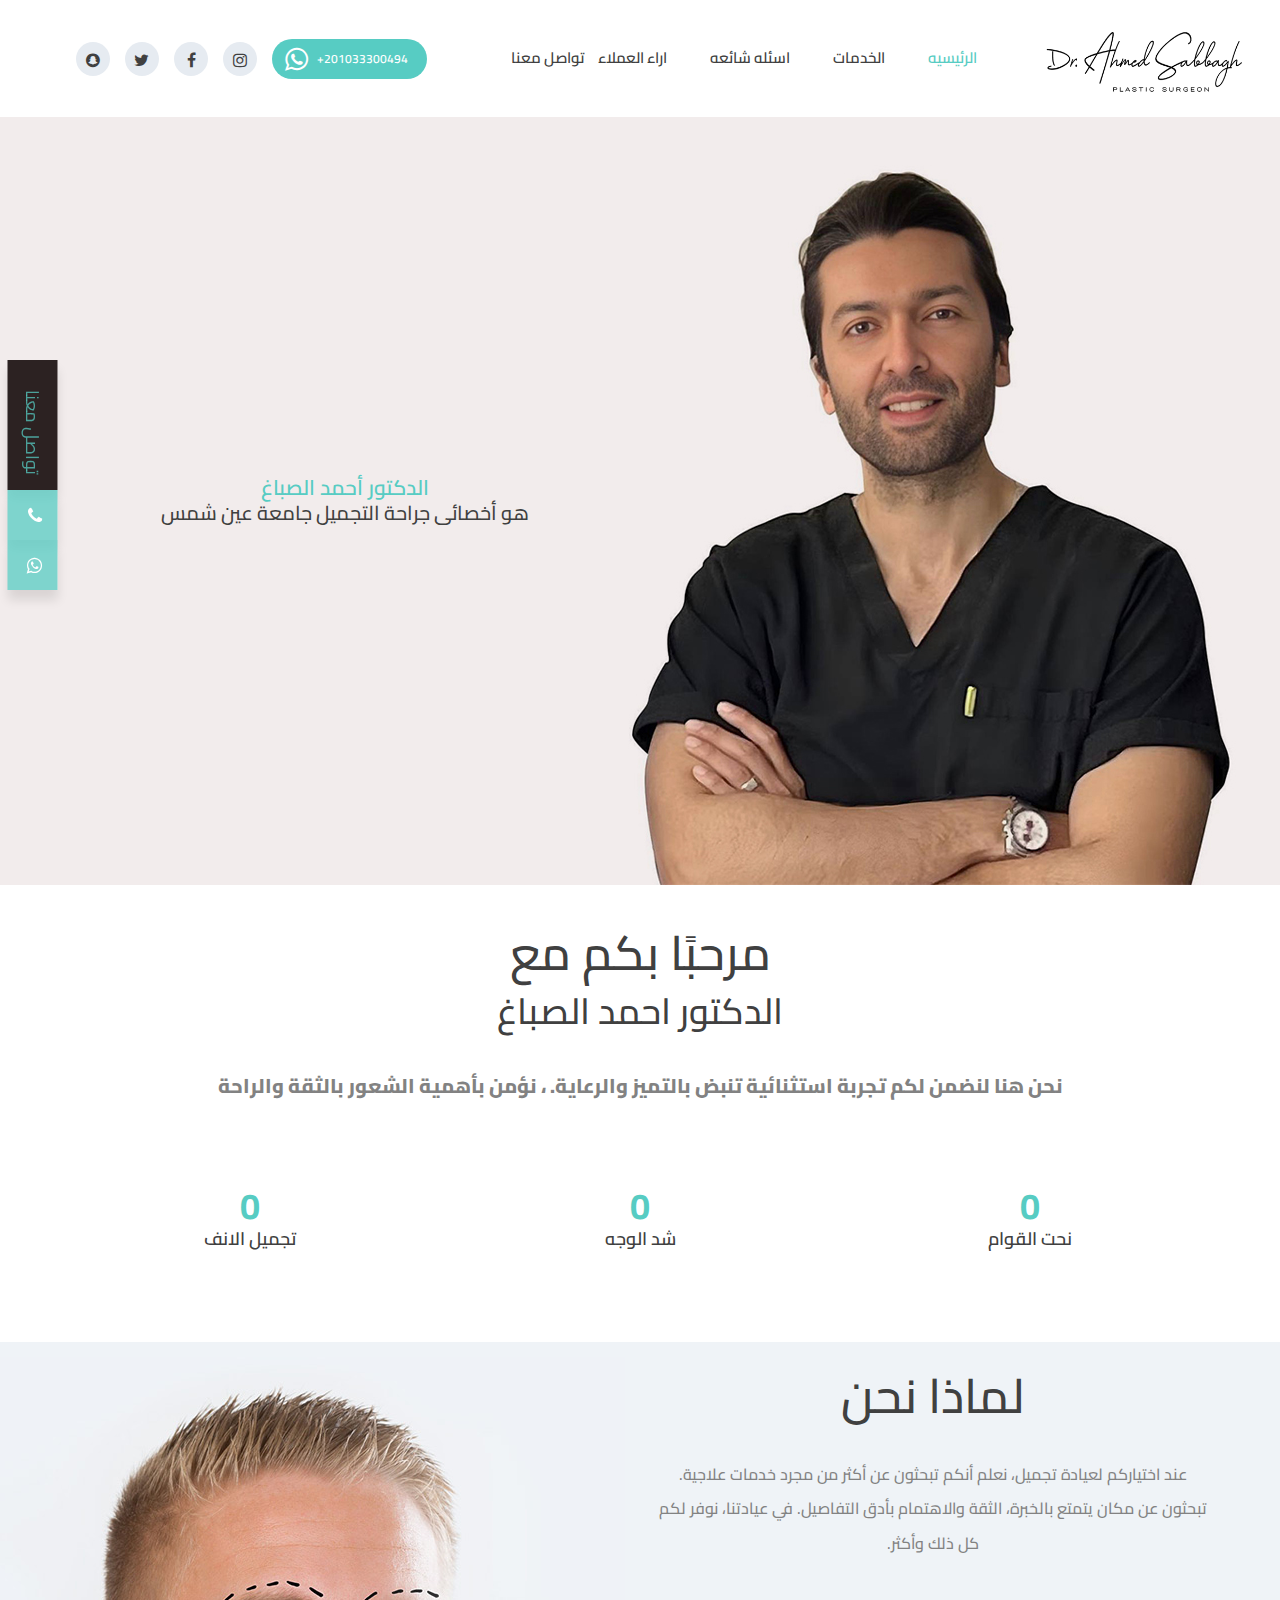
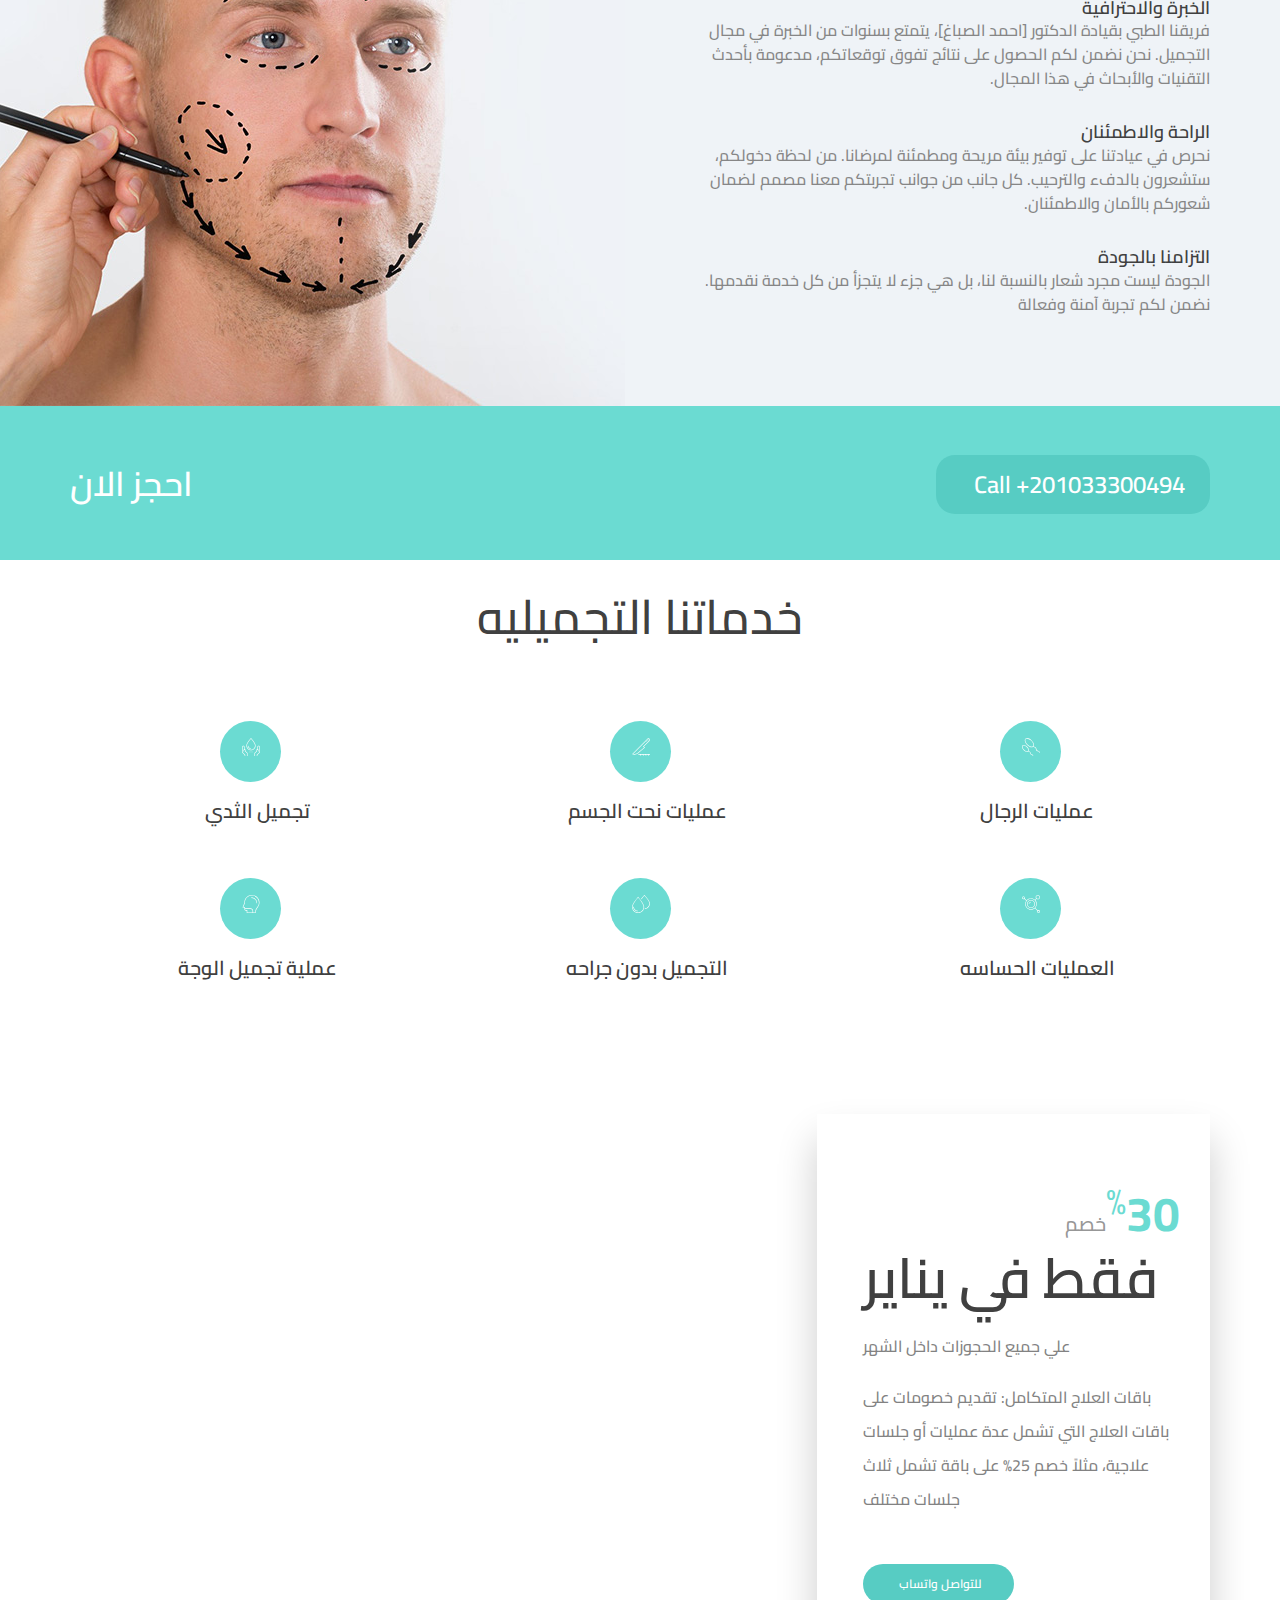
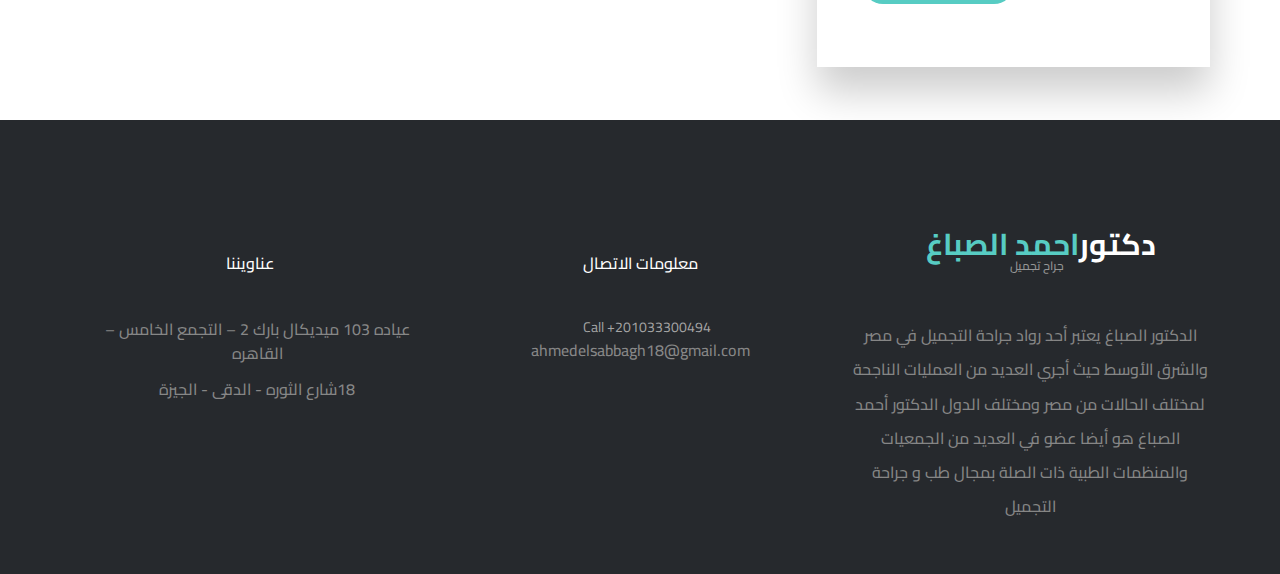
==== commit 0309977c: "Your commit message here" ====
--- a/index.html
+++ b/index.html
@@ -1,10 +1,10 @@
 <!DOCTYPE html>
 <html lang="en">
 <head>
-<title>دكتوراحمد الصباغ</title>
+<title>الصفحة الرسمية للدكتور أحمد الصباغ جراح التجميل</title>
 <meta charset="utf-8">
 <meta http-equiv="X-UA-Compatible" content="IE=edge">
-<meta name="description" content="Dr PRO template project">
+<meta name="description" content="الصفحة الرسمية للدكتور أحمد الصباغ جراح التجميل من اشهر جراحين التجميل في مصر و الشرق الاوسط">
 <meta name="viewport" content="width=device-width, initial-scale=1">
 <link rel="stylesheet" type="text/css" href="styles/bootstrap-4.1.2/bootstrap.min.css">
 <link href="plugins/font-awesome-4.7.0/css/font-awesome.min.css" rel="stylesheet" type="text/css">
@@ -217,7 +217,7 @@
 								<!-- Milestone -->
 								<div class="col-md-4 milestone_col">
 									<div class="milestone">
-										<div class="milestone_counter" data-end-value="500" data-sign-before="+">0</div>
+										<div class="milestone_counter" data-end-value="79" data-sign-before="+">0</div>
 										<div class="milestone_text">تجميل الانف</div>
 									</div>
 								</div>
@@ -225,7 +225,7 @@
 								<!-- Milestone -->
 								<div class="col-md-4 milestone_col">
 									<div class="milestone">
-										<div class="milestone_counter" data-end-value="352" data-sign-before="+">0</div>
+										<div class="milestone_counter" data-end-value="112" data-sign-before="+">0</div>
 										<div class="milestone_text">شد الوجه</div>
 									</div>
 								</div>
@@ -233,7 +233,7 @@
 								<!-- Milestone -->
 								<div class="col-md-4 milestone_col">
 									<div class="milestone">
-										<div class="milestone_counter" data-end-value="718" data-sign-before="+">0</div>
+										<div class="milestone_counter" data-end-value="145" data-sign-before="+">0</div>
 										<div class="milestone_text">نحت القوام</div>
 									</div>
 								</div>
@@ -517,11 +517,11 @@
 		</li>
 							<li class="Icon call">
 				<span class="tooltip">Call</span>
-				<a href="tel:+201033300494" target="_blank"> <i class="fa fa-phone"></i></a> </a>
+				<a href="tel:+201033300494" target="_blank"> <i class="fa fa-phone sid"></i></a> </a>
 			</li>
 											<li class="Icon whatsapp">
 				<span class="tooltip">Whatsapp</span>
-				<a href="https://api.whatsapp.com/send/?phone=201033300494&text&type=phone_number&app_absent=0" target="_blank"><i class="fa fa-whatsapp" aria-hidden="true"></i></a>
+				<a href="https://api.whatsapp.com/send/?phone=201033300494&text&type=phone_number&app_absent=0" target="_blank"><i class="fa fa-whatsapp sid" aria-hidden="true"></i></a>
 			</li>
 					   
 	</ul>
--- a/styles/main_styles.css
+++ b/styles/main_styles.css
@@ -1480,5 +1480,19 @@
 		background: rgba(87,204,195,0.75);
 		color: white;
 	}
+	.sid{
+		margin-right: 10px;
+	}
+	.ss{
+		
+			/* transform: rotate(90deg); */
+			width: 100% !important; 
+
+			text-align: center !important;
+			color: white !important;
+			transform: rotate(360deg) !important; 
+
+			/* color: rgba(87,204,195,0.75); */
+		}
 	
 	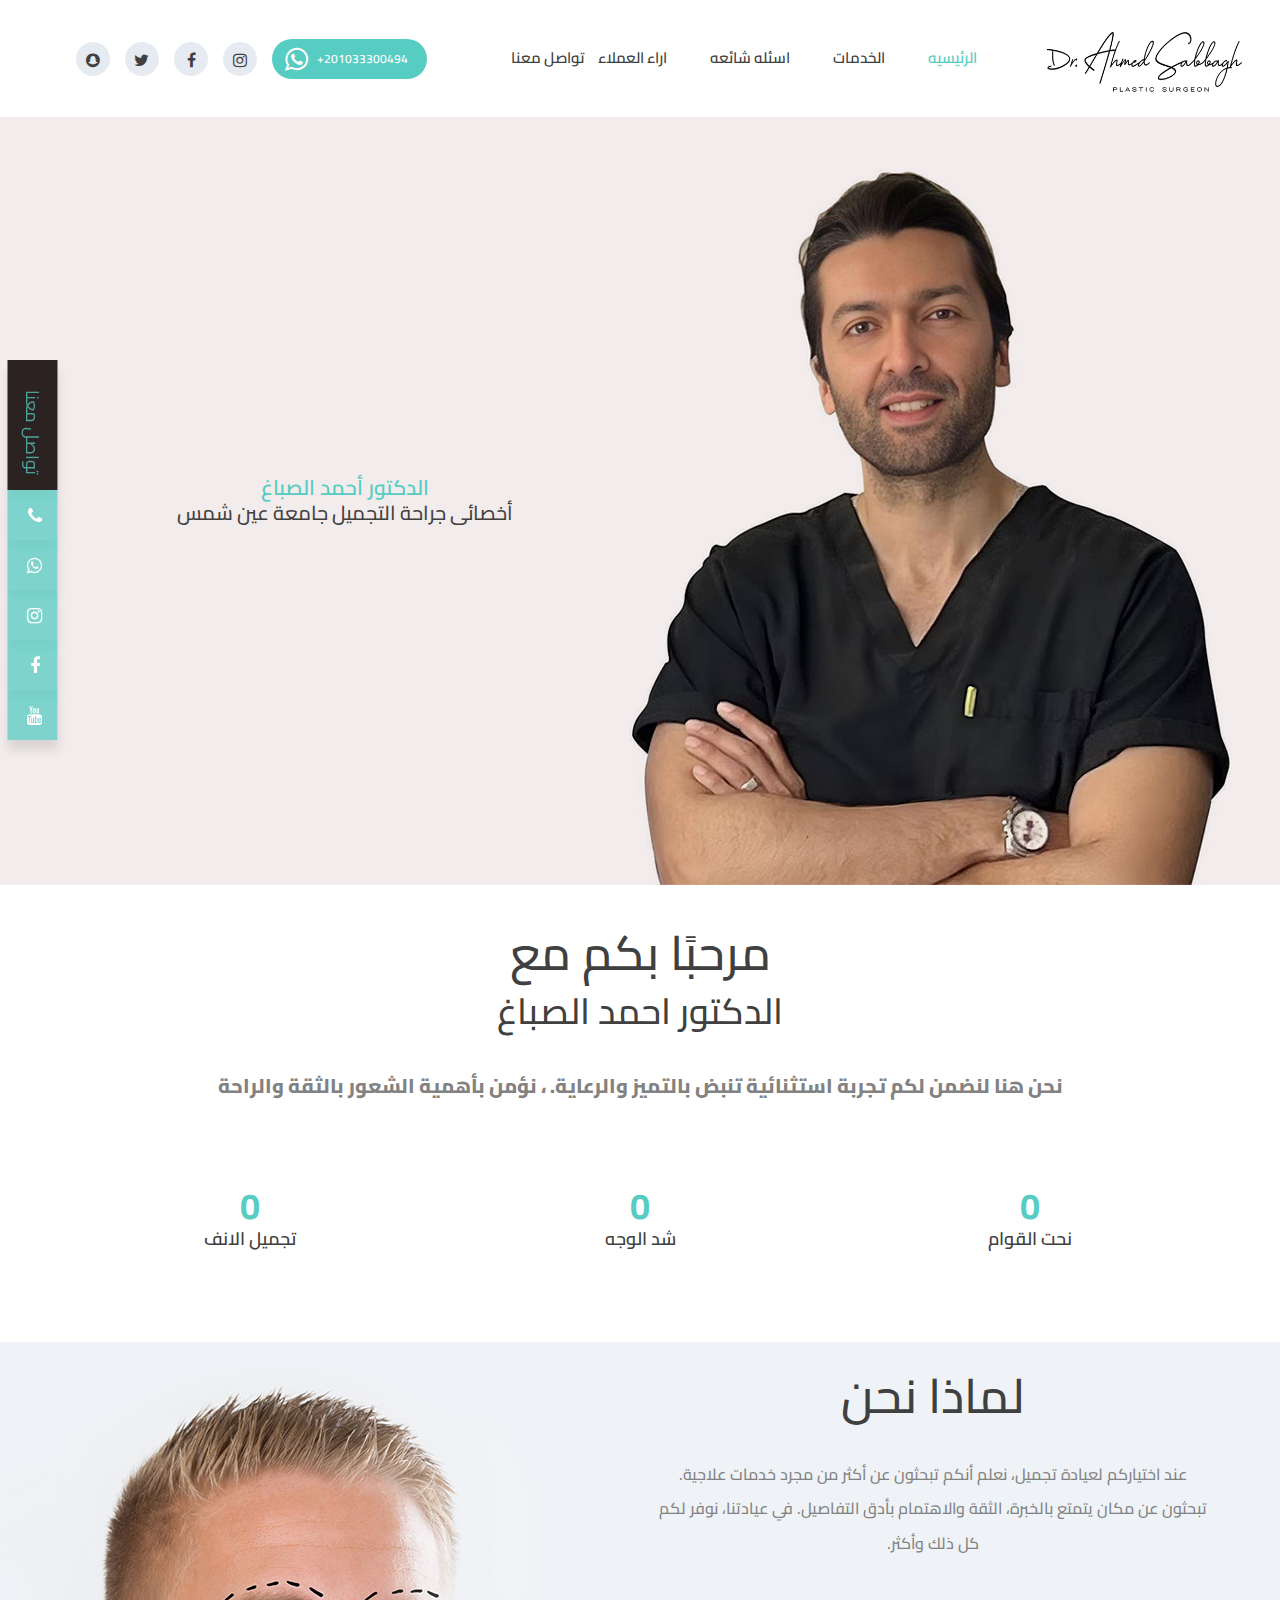
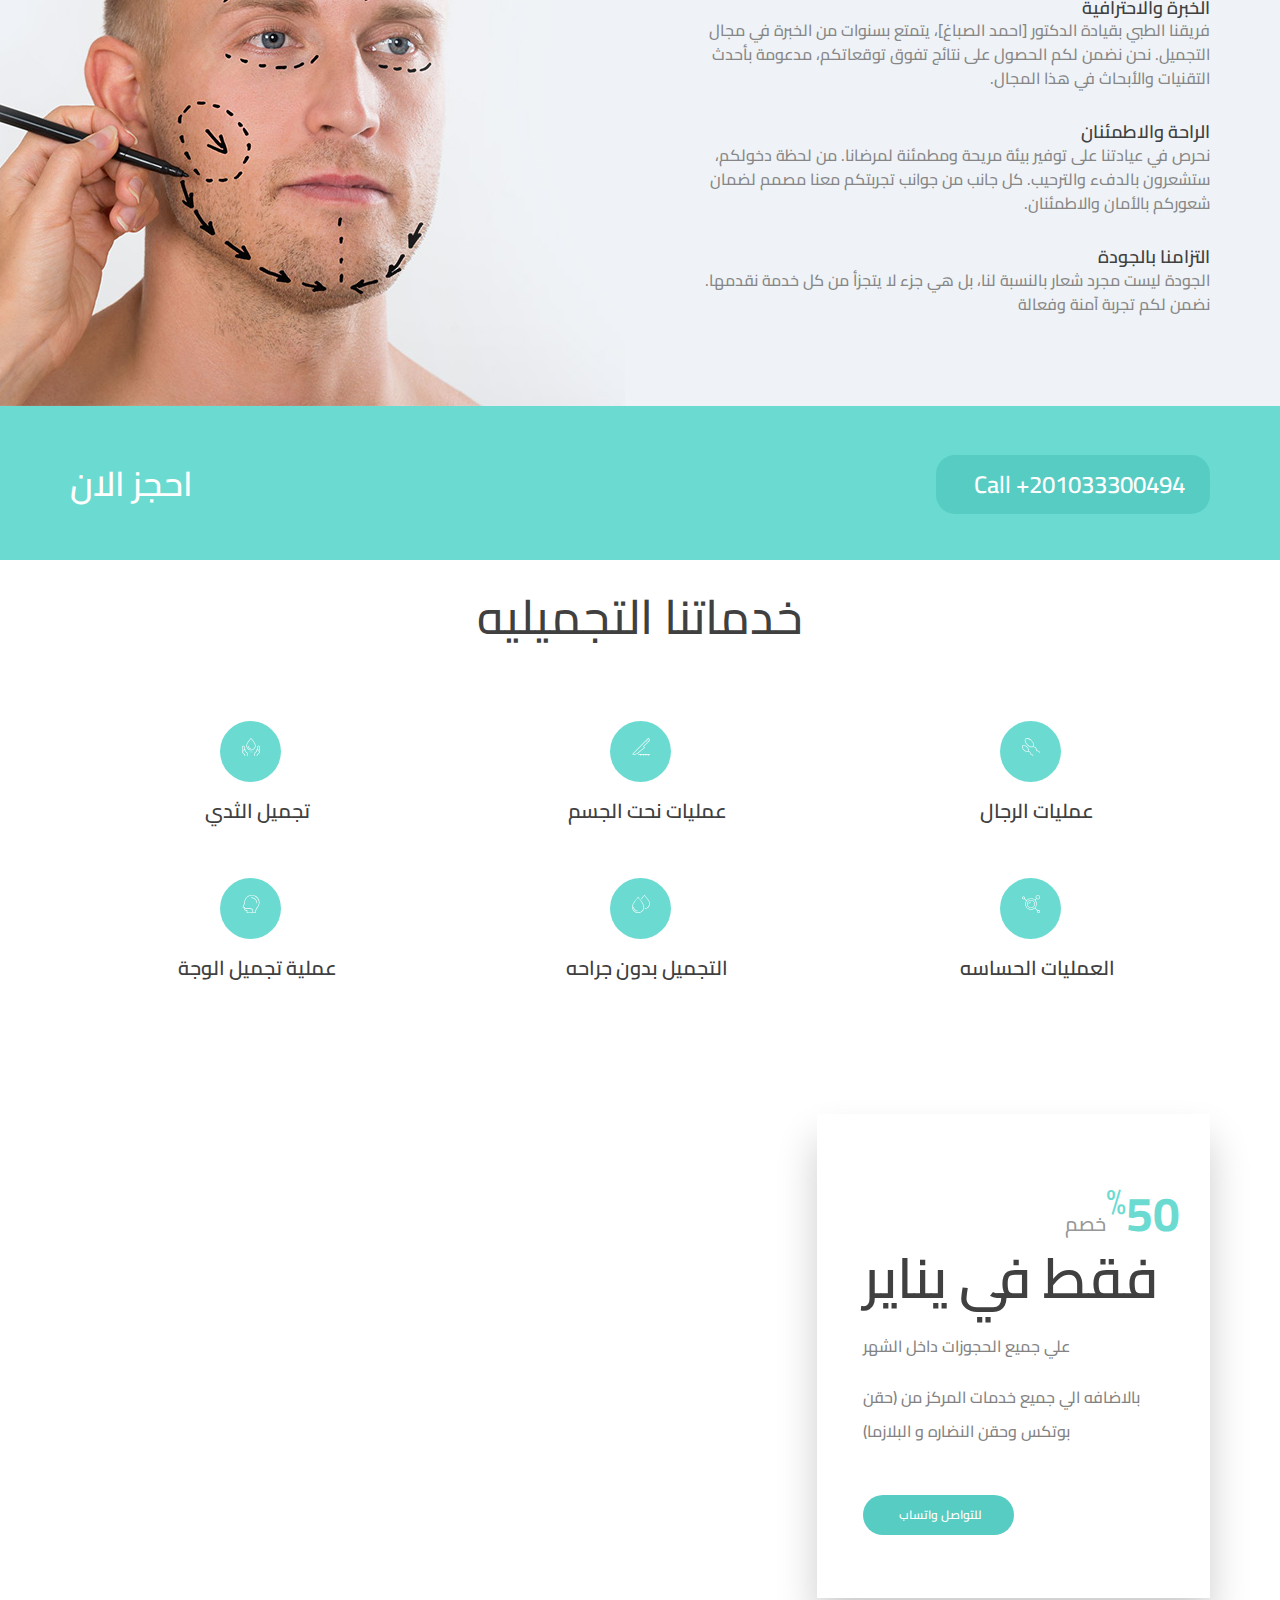
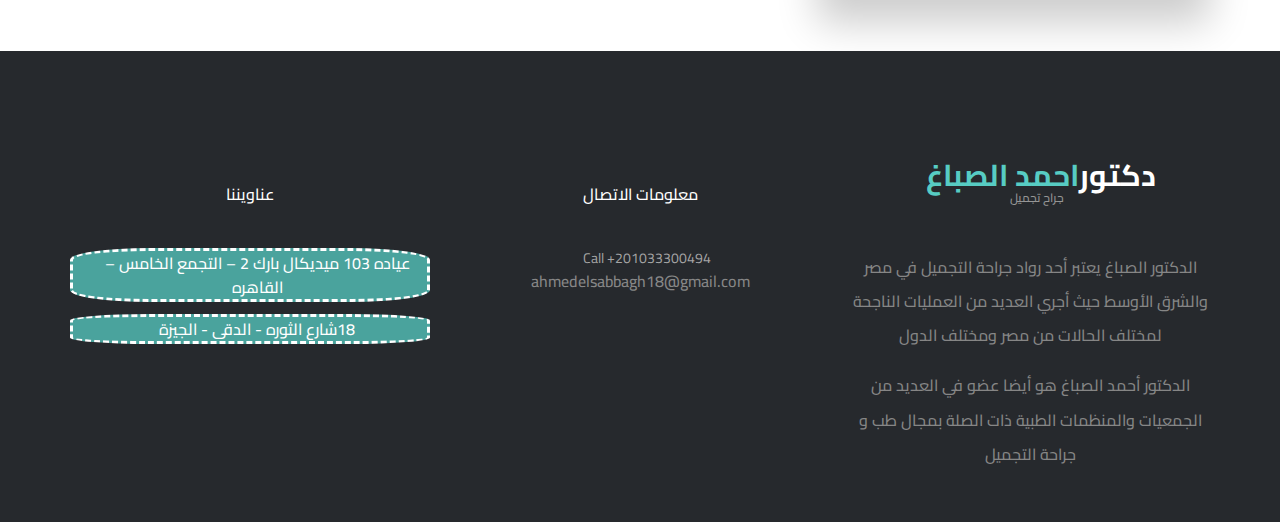
==== commit 6712a80a: "Your  last commit message here demo" ====
--- a/index.html
+++ b/index.html
@@ -125,7 +125,7 @@
 								<div class="col">
 									<div class="home_content">
 										<div class="home_subtitle">الدكتور أحمد الصباغ</div>
-										<div class="home_title"> هو أخصائى جراحة التجميل جامعة عين شمس 
+										<div class="home_title">  أخصائى جراحة التجميل جامعة عين شمس 
 										</div>
 										
 									</div>
@@ -437,13 +437,13 @@
 					<div class="extra_container d-flex flex-row align-items-start justify-content-end">
 						<div class="extra_content">
 							<div class="extra_disc d-flex flex-row align-items-end justify-content-start">
-								<div>30<span>%</span></div>
+								<div>50<span>%</span></div>
 								<div>خصم</div>
 							</div>
 							<div class="extra_title">فقط في يناير</div>
 							<div class="extra_text">
 								<p>علي جميع الحجوزات داخل الشهر</p>
-								<p>باقات العلاج المتكامل: تقديم خصومات على باقات العلاج التي تشمل عدة عمليات أو جلسات علاجية، مثلاً خصم 25% على باقة تشمل ثلاث جلسات مختلف</p>
+								<p>بالاضافه الي جميع خدمات المركز من (حقن بوتكس وحقن النضاره و البلازما)</p>
 							</div>
 							<div class="button button_1 extra_link trans_200"><a class="wa" href="https://api.whatsapp.com/send/?phone=201033300494&text&type=phone_number&app_absent=0">للتواصل واتساب</a></div>
 						</div>
@@ -473,9 +473,10 @@
 							<div class="footer_about_text">
 								<p>الدكتور الصباغ يعتبر أحد رواد جراحة التجميل في مصر والشرق الأوسط
 									حيث أجري العديد من العمليات الناجحة لمختلف الحالات من مصر ومختلف الدول
+								</p>
+									<p>الدكتور أحمد الصباغ هو أيضا عضو في العديد من الجمعيات والمنظمات الطبية
+										ذات الصلة بمجال طب و جراحة التجميل </p>
 									
-									الدكتور أحمد الصباغ هو أيضا عضو في العديد من الجمعيات والمنظمات الطبية
-									ذات الصلة بمجال طب و جراحة التجميل  </p>
 							</div>
 						</div>
 					</div>
@@ -488,6 +489,7 @@
 								<div class="direct_line_num text-center"><a href="tel:+201033300494">Call +201033300494</a></div>
 
 								<li>ahmedelsabbagh18@gmail.com</li>
+								
 							</ul>
 						</div>
 					</div>
@@ -497,10 +499,10 @@
 						<div class="footer_contact">
 							<div class="footer_title">عناويننا </div>
 							<ul class="contact_list">
-								<li>
+								<li class="clickb">
 									<a href="https://www.google.com/maps?q=Dr.+Ahmed+El+Sabbagh+-Plastic+Surgeon,+79+Axis,+New+Cairo+1,+Cairo+Governorate+4723116&ftid=0x14583d3b2f30167d:0x65e2f2f1daae4e15&hl=en-EG&gl=eg&coh=181295&entry=gps&lucs=,47069507,47071704&g_ep=CAISBjYuODIuNBgAINeCAyoSLDQ3MDY5NTA3LDQ3MDcxNzA0QgJFRw%3D%3D&g_st=ic">عياده 103 ميديكال بارك 2 – التجمع الخامس – القاهره</a>
 								</li>
-								<li> <a href="https://www.google.com/maps/place/%D8%B9%D9%8A%D8%A7%D8%AF%D8%A9+%D8%A7%D9%84%D8%AF%D9%83%D8%AA%D9%88%D8%B1+%D8%A3%D8%AD%D9%85%D8%AF+%D8%A7%D9%84%D8%B5%D8%A8%D8%A7%D8%BA+%D9%84%D8%AC%D8%B1%D8%A7%D8%AD%D8%A9+%D8%A7%D9%84%D8%AA%D8%AC%D9%85%D9%8A%D9%84%E2%80%AD/@30.0477876,31.2065657,17z/data=!3m1!4b1!4m6!3m5!1s0x145841221e1a1f21:0x776e9cf643a41a1b!8m2!3d30.0477876!4d31.2065657!16s%2Fg%2F11ssg78_fw?hl=en-EG&entry=ttu">18شارع الثوره - الدقى - الجيزة</a> </li>
+								<li class="clickb"> <a href="https://www.google.com/maps/place/%D8%B9%D9%8A%D8%A7%D8%AF%D8%A9+%D8%A7%D9%84%D8%AF%D9%83%D8%AA%D9%88%D8%B1+%D8%A3%D8%AD%D9%85%D8%AF+%D8%A7%D9%84%D8%B5%D8%A8%D8%A7%D8%BA+%D9%84%D8%AC%D8%B1%D8%A7%D8%AD%D8%A9+%D8%A7%D9%84%D8%AA%D8%AC%D9%85%D9%8A%D9%84%E2%80%AD/@30.0477876,31.2065657,17z/data=!3m1!4b1!4m6!3m5!1s0x145841221e1a1f21:0x776e9cf643a41a1b!8m2!3d30.0477876!4d31.2065657!16s%2Fg%2F11ssg78_fw?hl=en-EG&entry=ttu">18شارع الثوره - الدقى - الجيزة</a> </li>
 								
 							</ul>
 						</div>
@@ -523,6 +525,21 @@
 				<span class="tooltip">Whatsapp</span>
 				<a href="https://api.whatsapp.com/send/?phone=201033300494&text&type=phone_number&app_absent=0" target="_blank"><i class="fa fa-whatsapp sid" aria-hidden="true"></i></a>
 			</li>
+			
+			<li class="Icon call">
+				<span class="tooltip">instagram</span>
+				<a href="https://www.instagram.com/drahmedsabbagh" target="_blank"><i class="fa fa-instagram sid"></i></a> </a>
+			</li>
+			
+			<li class="Icon call">
+				<span class="tooltip">facebook</span>
+				<a href="https://www.facebook.com/drahmedsabbagh" target="_blank"> <i class="fa fa-facebook sid"></i></a> </a>
+			</li>
+			
+			<li class="Icon call">
+				<span class="tooltip">youtube</span>
+				<a href="https://www.youtube.com/channel/UCWvII-bjzQ1Ov7b94d9GOAg" target="_blank"> <i class="fa fa-youtube sid"></i></a> </a>
+			</li>
 					   
 	</ul>
 </div>
--- a/styles/main_styles.css
+++ b/styles/main_styles.css
@@ -1495,4 +1495,12 @@
 			/* color: rgba(87,204,195,0.75); */
 		}
 	
-	+	.clickb{
+	background-color: rgba(87,204,195,0.75);
+    border: dashed;
+    border-radius: 22%;
+	color: white !important;
+}
+.sora{
+	margin-top: 90px;
+}--- a/styles/responsive.css
+++ b/styles/responsive.css
@@ -267,8 +267,8 @@
 	.home
 	{
 		
-		margin-top: 140px;
-		height: 30vh
+		margin-top: 89px;
+		height: 30vh;
 	}
 	.logo a > div:first-child
 	{
